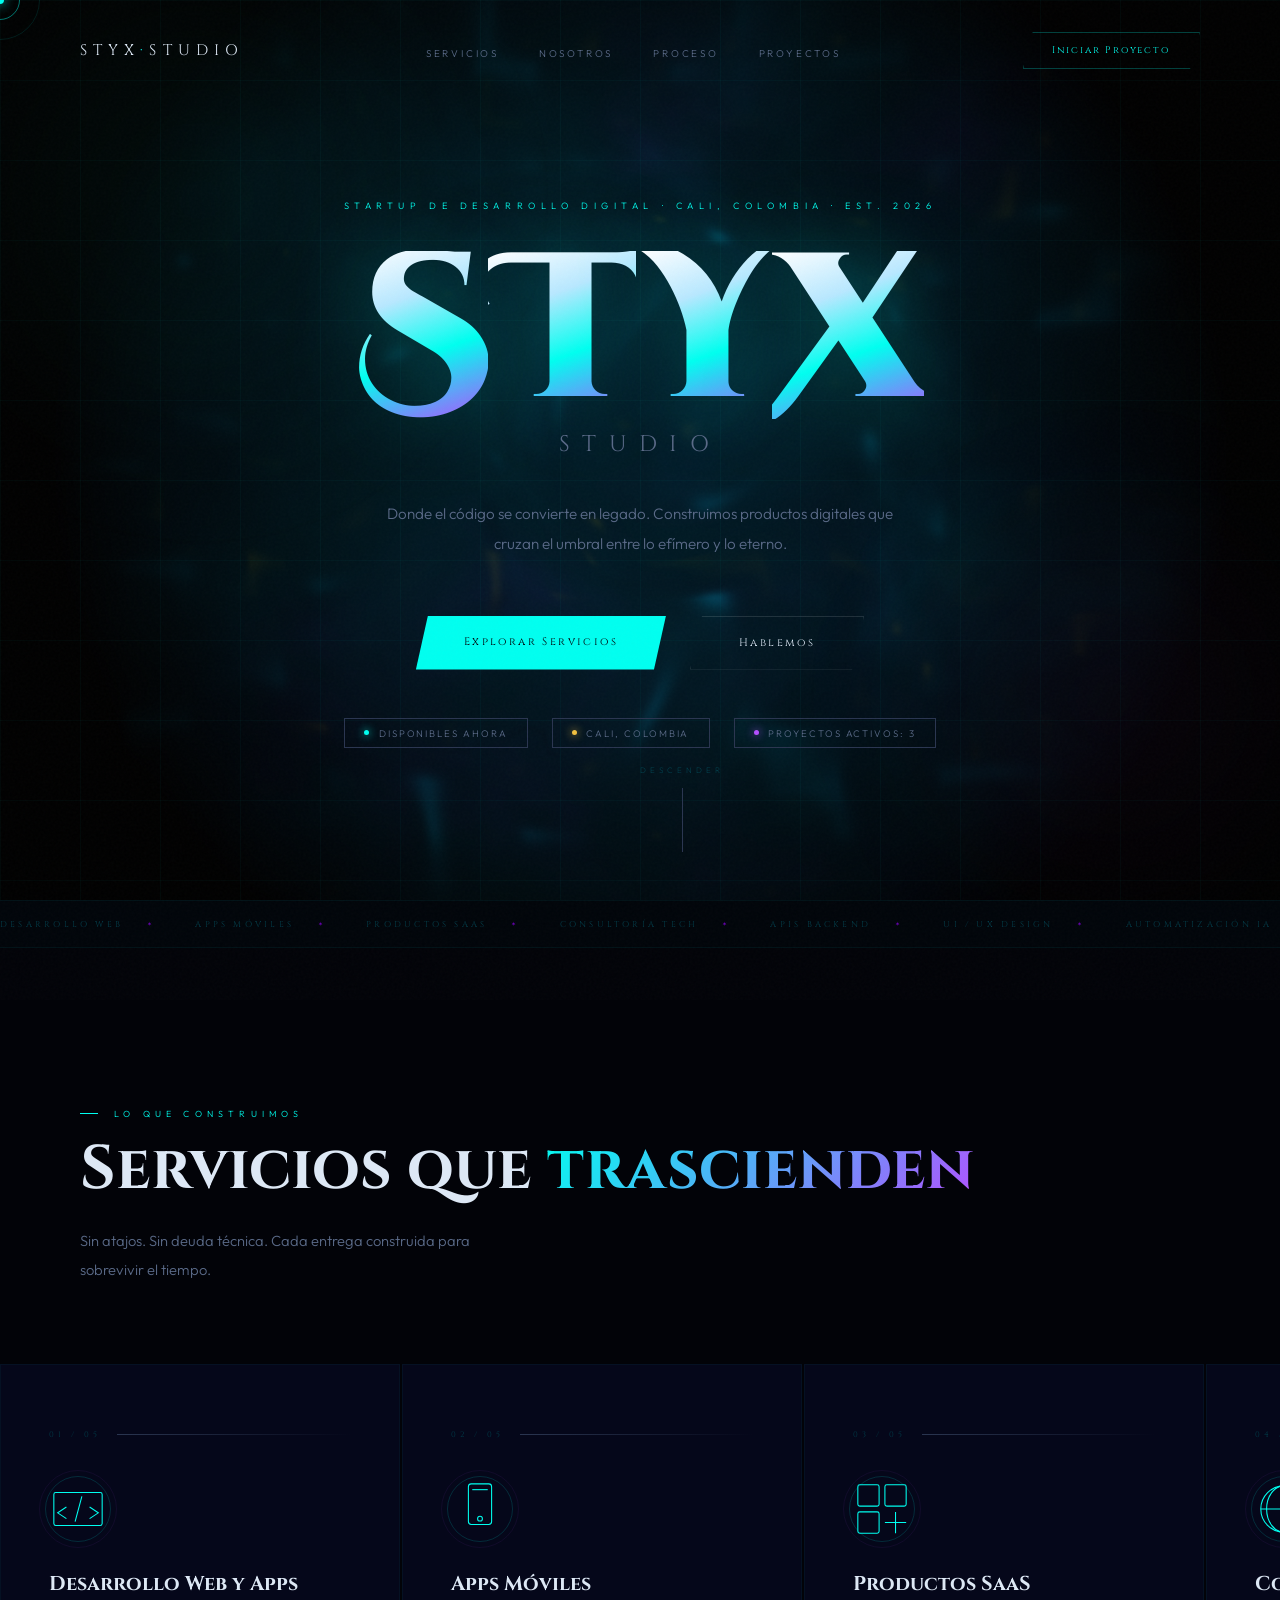
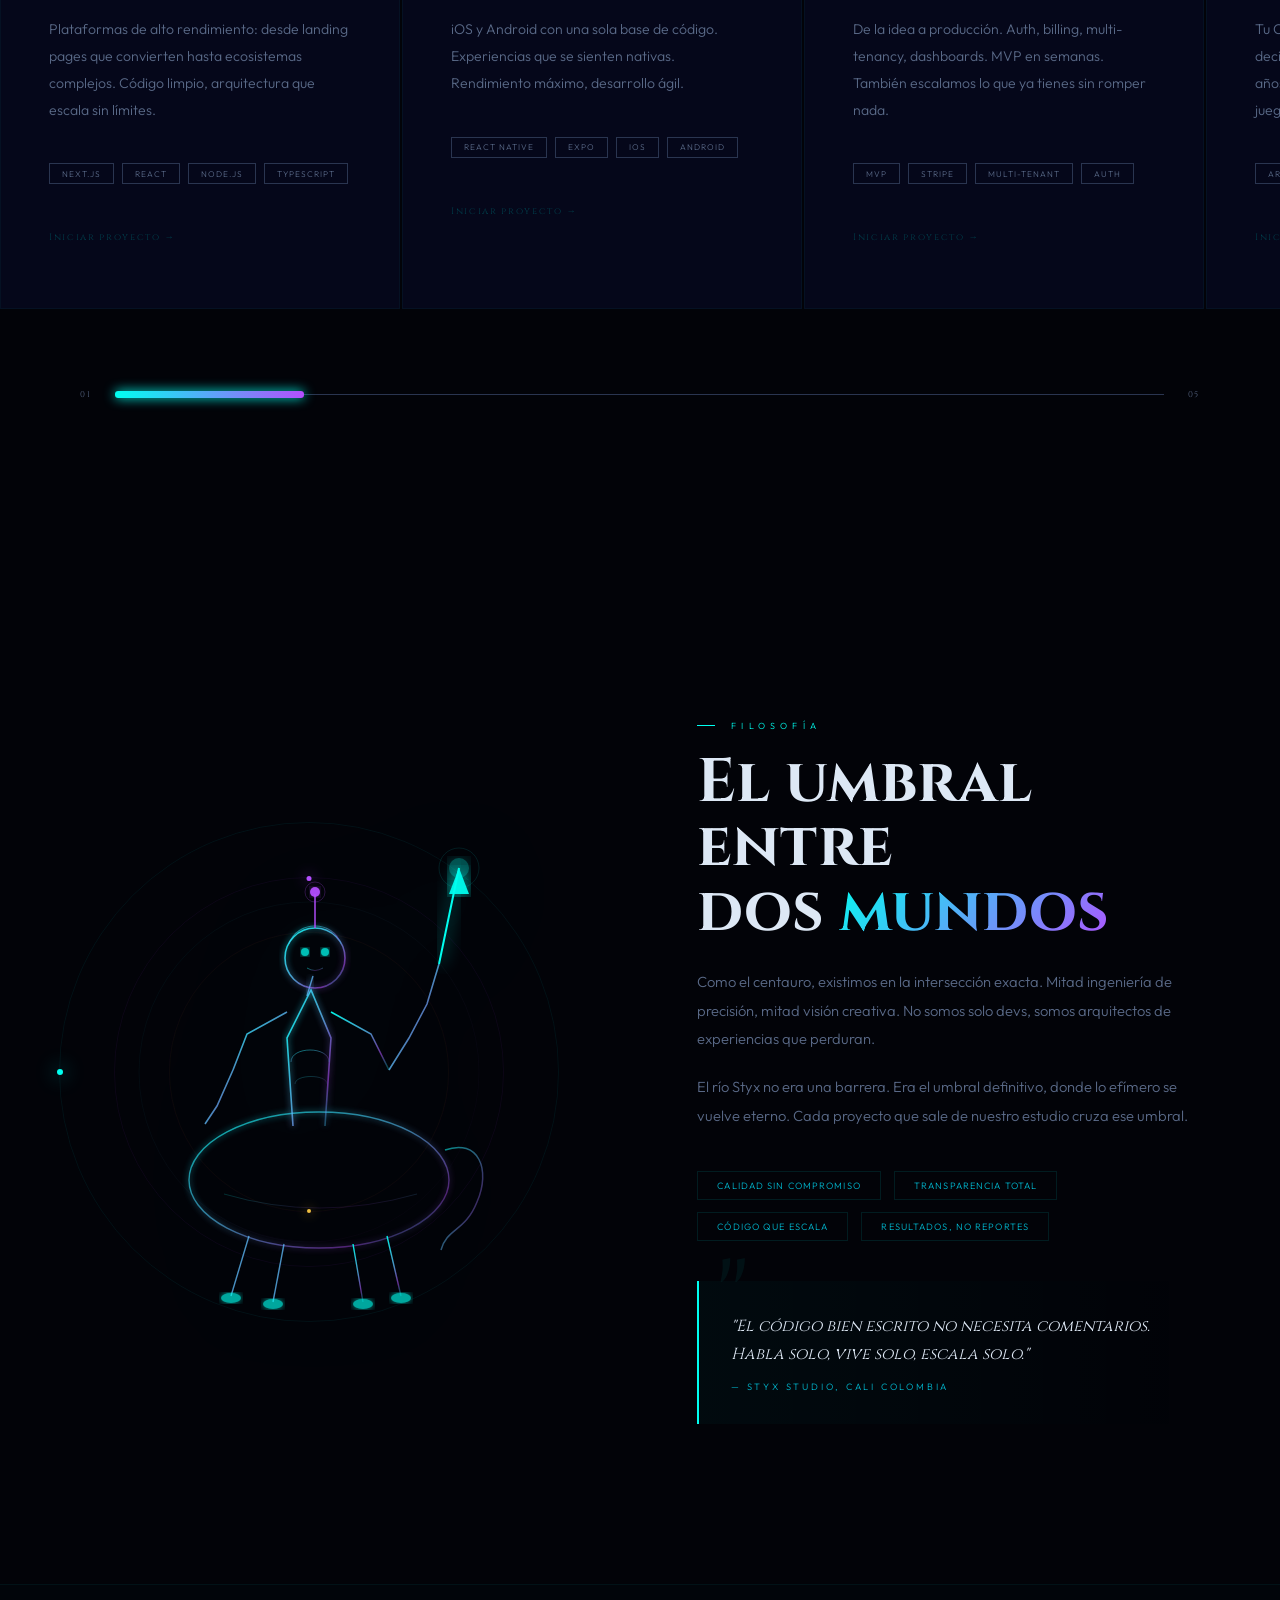
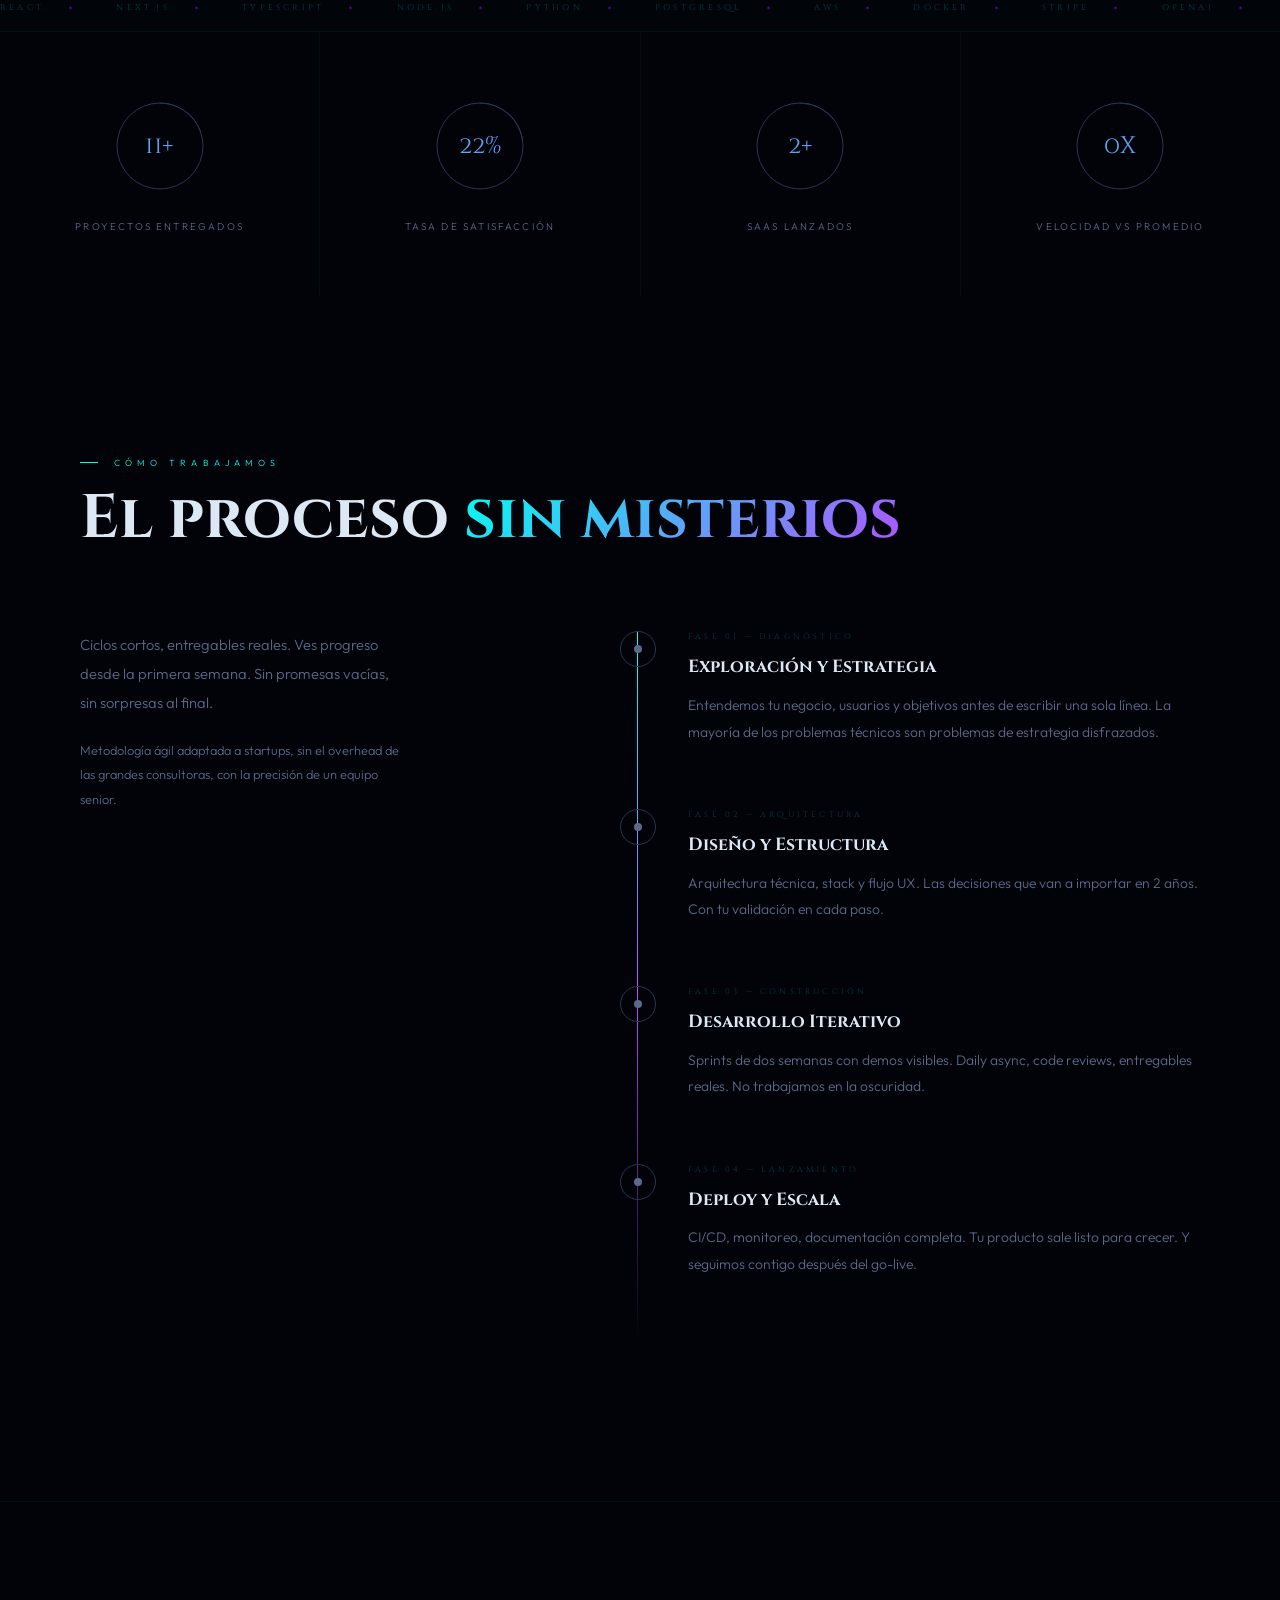
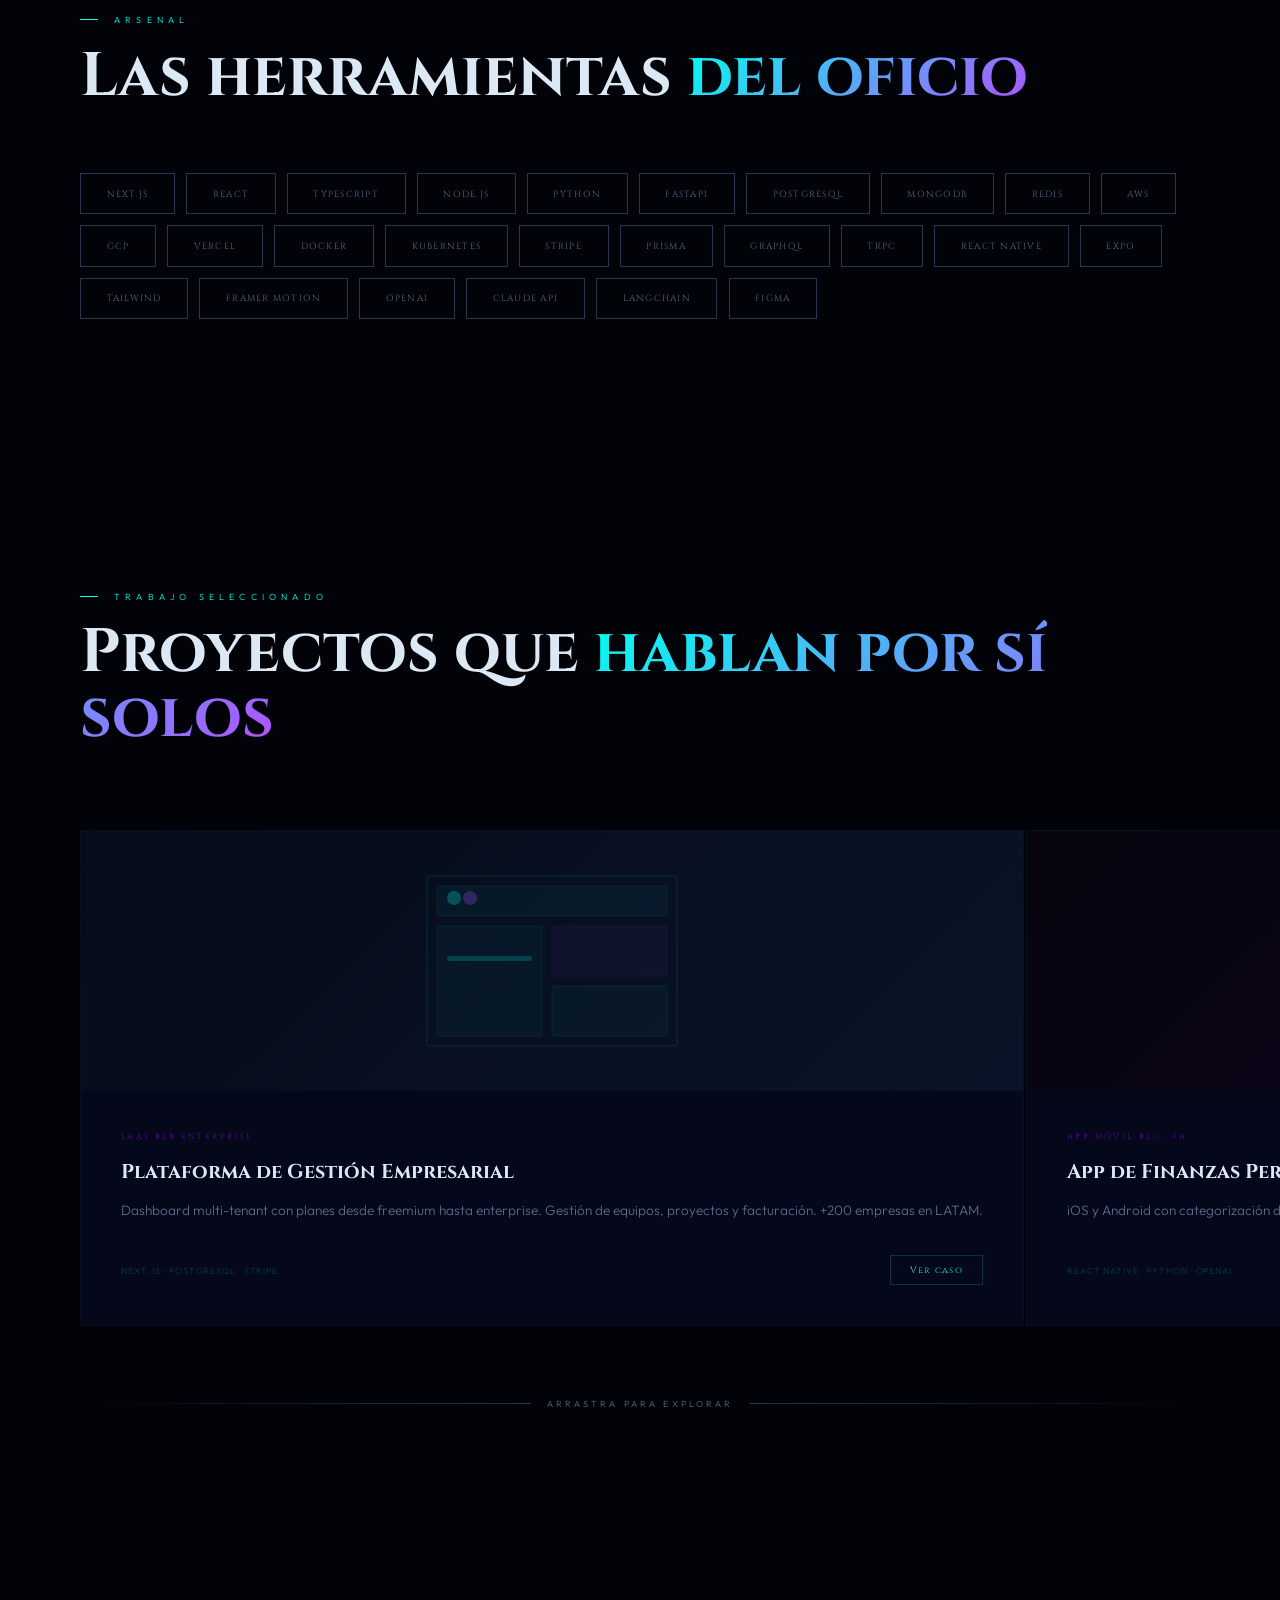
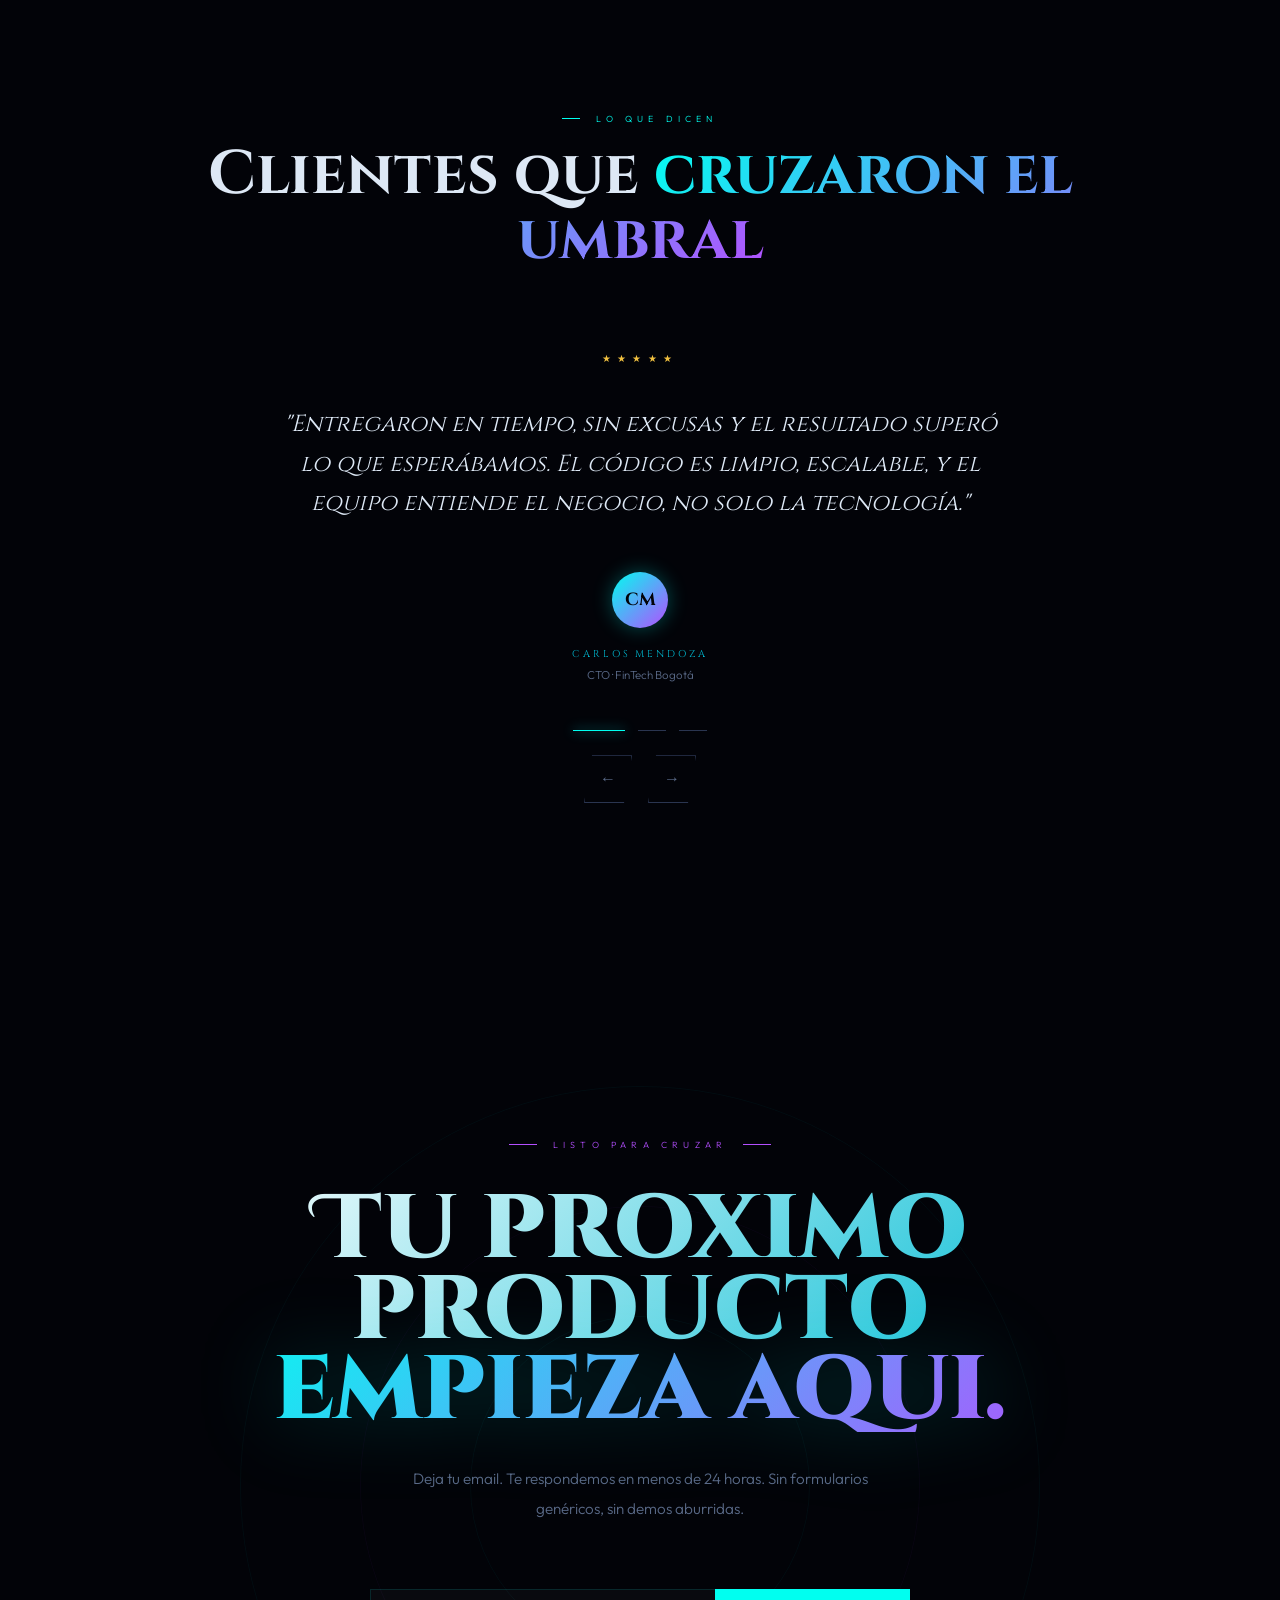
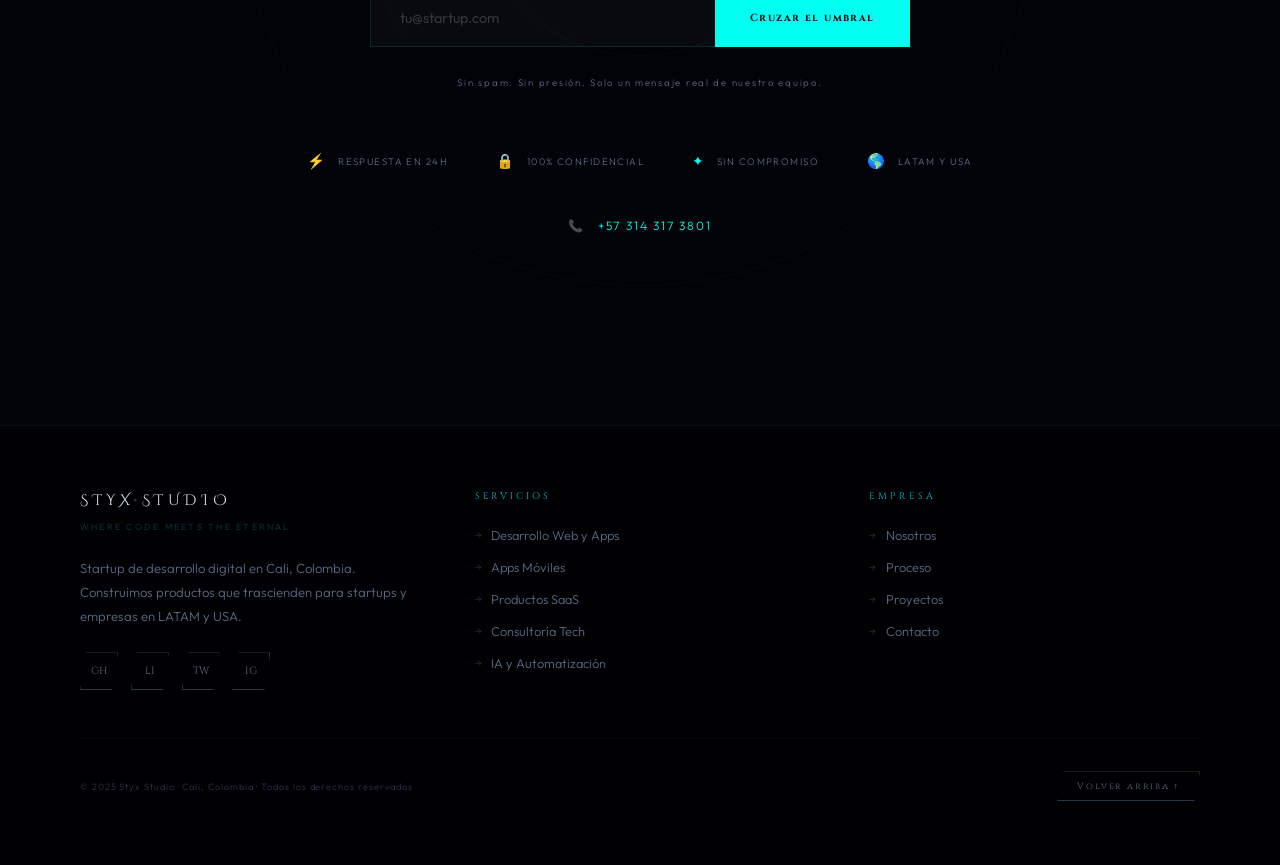
==== index.html @ d14a6988 "feat: Styx Studio — sitio inicial organizado para despliegue" ====
<!DOCTYPE html>
<html lang="es">
<head>
  <meta charset="UTF-8"/>
  <meta name="viewport" content="width=device-width, initial-scale=1.0"/>
  <meta name="description" content="Styx Studio — Startup de desarrollo digital en Cali, Colombia. Construimos productos digitales para startups y empresas en LATAM y USA."/>
  <meta name="author" content="Juan Pablo Toro Correa — Styx Studio"/>

  <title>Styx Studio — Where Code Meets the Eternal</title>

  <!-- Fuentes -->
  <link rel="preconnect" href="https://fonts.googleapis.com"/>
  <link rel="preconnect" href="https://fonts.gstatic.com" crossorigin/>
  <link href="https://fonts.googleapis.com/css2?family=Cinzel+Decorative:wght@400;700;900&family=Cinzel:wght@400;600;700&family=Outfit:wght@200;300;400;500;600&display=swap" rel="stylesheet"/>

  <!-- Estilos — orden importa -->
  <link rel="stylesheet" href="css/variables.css"/>
  <link rel="stylesheet" href="css/base.css"/>
  <link rel="stylesheet" href="css/nav.css"/>
  <link rel="stylesheet" href="css/hero.css"/>
  <link rel="stylesheet" href="css/sections.css"/>
  <link rel="stylesheet" href="css/footer.css"/>
</head>
<body>

  <!-- Barra de progreso de scroll -->
  <div id="prog"></div>

  <!-- ── Loader ── -->
  <div id="ldr">
    <div class="ldr-logo">STYX</div>
    <div class="ldr-bar"><div class="ldr-fill" id="lf"></div></div>
    <div class="ldr-pct" id="lpct">0%</div>
    <div class="ldr-sub">Iniciando el cruce...</div>
  </div>

  <!-- ── Cursor personalizado ── -->
  <div id="cur">
    <div class="cd" id="cd1"></div>
    <div class="cd" id="cd2"></div>
    <div class="cd" id="cd3"></div>
    <div id="cd4"></div>
  </div>

  <!-- Canvas WebGL — fondo dinámico -->
  <canvas id="glc"></canvas>

  <!-- ── Menú móvil ── -->
  <div class="mob" id="mob">
    <a href="#services"   onclick="cm()">Servicios</a>
    <a href="#philosophy" onclick="cm()">Nosotros</a>
    <a href="#process"    onclick="cm()">Proceso</a>
    <a href="#projects"   onclick="cm()">Proyectos</a>
    <a href="#cta"        onclick="cm()" style="color:var(--c)">Iniciar Proyecto</a>
  </div>

  <!-- ── Navegación ── -->
  <nav id="nav">
    <a href="#" class="nlogo">STYX<b>&#183;</b>STUDIO</a>
    <ul class="nlinks">
      <li><a href="#services">Servicios</a></li>
      <li><a href="#philosophy">Nosotros</a></li>
      <li><a href="#process">Proceso</a></li>
      <li><a href="#projects">Proyectos</a></li>
    </ul>
    <a href="#cta" class="ncta">Iniciar Proyecto</a>
    <div class="burger" id="burg" onclick="tm()">
      <span id="b1"></span><span id="b2"></span><span id="b3"></span>
    </div>
  </nav>


  <!-- ══════════════════════════════════════════
       HERO
  ══════════════════════════════════════════ -->
  <section id="hero">
    <div class="prl" id="prl0"><div class="prl-grid"></div></div>
    <div class="prl" id="prl1"><div class="prl-orb prl-orb1"></div></div>
    <div class="prl" id="prl2"><div class="prl-orb prl-orb2"></div></div>
    <div id="runeL"></div>

    <p class="h-eyebrow">Startup de Desarrollo Digital &#183; Cali, Colombia &#183; Est. 2026</p>
    <h1 class="htitle" id="ht" aria-label="STYX"></h1>
    <p class="hsub">Studio</p>
    <p class="hdesc">Donde el código se convierte en legado. Construimos productos digitales que cruzan el umbral entre lo efímero y lo eterno.</p>

    <div class="hbtns">
      <a href="#services" class="btn-p">Explorar Servicios</a>
      <a href="#cta"      class="btn-s">Hablemos</a>
    </div>

    <div class="h-badges">
      <div class="badge">
        <span class="badge-dot"></span>
        Disponibles ahora
      </div>
      <div class="badge">
        <span class="badge-dot" style="background:var(--g);box-shadow:0 0 8px var(--g)"></span>
        Cali, Colombia
      </div>
      <div class="badge">
        <span class="badge-dot" style="background:var(--v);box-shadow:0 0 8px var(--v)"></span>
        Proyectos activos: 3
      </div>
    </div>

    <div class="scrl">
      <div class="scrl-t">Descender</div>
      <div class="scrl-track"><div class="scrl-fill"></div></div>
    </div>
  </section>


  <!-- Marquee 1 — Servicios -->
  <div class="mq">
    <div class="mq-inner">
      <span class="mq-item">Desarrollo Web</span>
      <span class="mq-item">Apps Móviles</span>
      <span class="mq-item">Productos SaaS</span>
      <span class="mq-item">Consultoría Tech</span>
      <span class="mq-item">APIs Backend</span>
      <span class="mq-item">UI / UX Design</span>
      <span class="mq-item">Automatización IA</span>
      <span class="mq-item">Cloud DevOps</span>
      <!-- duplicado para loop infinito -->
      <span class="mq-item">Desarrollo Web</span>
      <span class="mq-item">Apps Móviles</span>
      <span class="mq-item">Productos SaaS</span>
      <span class="mq-item">Consultoría Tech</span>
      <span class="mq-item">APIs Backend</span>
      <span class="mq-item">UI / UX Design</span>
      <span class="mq-item">Automatización IA</span>
      <span class="mq-item">Cloud DevOps</span>
    </div>
  </div>


  <!-- ══════════════════════════════════════════
       SERVICIOS
  ══════════════════════════════════════════ -->
  <section id="services">
    <div class="srv-h rv">
      <p class="eye">Lo que construimos</p>
      <h2 class="sh">Servicios que <em>trascienden</em></h2>
      <p class="sp" style="max-width:440px">Sin atajos. Sin deuda técnica. Cada entrega construida para sobrevivir el tiempo.</p>
    </div>

    <div class="srv-scroll" id="ss">

      <!-- 01 Web & Apps -->
      <div class="sc">
        <div class="sc-glow"></div>
        <p class="sc-n">01 / 05</p>
        <div class="sc-ico">
          <div class="sc-ring"></div><div class="sc-ring2"></div>
          <svg viewBox="0 0 60 60" fill="none" stroke="currentColor" stroke-width="1.1">
            <rect x="5" y="13" width="50" height="34" rx="2"/>
            <path d="M18 28l-9 6 9 6M42 28l9 6-9 6M27 43l7-26"/>
          </svg>
        </div>
        <h3 class="sc-name">Desarrollo Web y Apps</h3>
        <p class="sc-txt">Plataformas de alto rendimiento: desde landing pages que convierten hasta ecosistemas complejos. Código limpio, arquitectura que escala sin límites.</p>
        <div class="sc-tags">
          <span class="sc-tag">Next.js</span><span class="sc-tag">React</span>
          <span class="sc-tag">Node.js</span><span class="sc-tag">TypeScript</span>
        </div>
        <a href="#cta" class="sc-link">Iniciar proyecto &#8594;</a>
      </div>

      <!-- 02 Apps Móviles -->
      <div class="sc">
        <div class="sc-glow"></div>
        <p class="sc-n">02 / 05</p>
        <div class="sc-ico">
          <div class="sc-ring"></div><div class="sc-ring2"></div>
          <svg viewBox="0 0 60 60" fill="none" stroke="currentColor" stroke-width="1.1">
            <rect x="18" y="4" width="24" height="42" rx="3"/>
            <circle cx="30" cy="40" r="2.5"/>
            <path d="M22 10h16"/>
          </svg>
        </div>
        <h3 class="sc-name">Apps Móviles</h3>
        <p class="sc-txt">iOS y Android con una sola base de código. Experiencias que se sienten nativas. Rendimiento máximo, desarrollo ágil.</p>
        <div class="sc-tags">
          <span class="sc-tag">React Native</span><span class="sc-tag">Expo</span>
          <span class="sc-tag">iOS</span><span class="sc-tag">Android</span>
        </div>
        <a href="#cta" class="sc-link">Iniciar proyecto &#8594;</a>
      </div>

      <!-- 03 SaaS -->
      <div class="sc">
        <div class="sc-glow"></div>
        <p class="sc-n">03 / 05</p>
        <div class="sc-ico">
          <div class="sc-ring"></div><div class="sc-ring2"></div>
          <svg viewBox="0 0 60 60" fill="none" stroke="currentColor" stroke-width="1.1">
            <rect x="5" y="5" width="22" height="22" rx="2"/>
            <rect x="33" y="5" width="22" height="22" rx="2"/>
            <rect x="5" y="33" width="22" height="22" rx="2"/>
            <path d="M44 33v22M33 44h22"/>
          </svg>
        </div>
        <h3 class="sc-name">Productos SaaS</h3>
        <p class="sc-txt">De la idea a producción. Auth, billing, multi-tenancy, dashboards. MVP en semanas. También escalamos lo que ya tienes sin romper nada.</p>
        <div class="sc-tags">
          <span class="sc-tag">MVP</span><span class="sc-tag">Stripe</span>
          <span class="sc-tag">Multi-tenant</span><span class="sc-tag">Auth</span>
        </div>
        <a href="#cta" class="sc-link">Iniciar proyecto &#8594;</a>
      </div>

      <!-- 04 Consultoría -->
      <div class="sc">
        <div class="sc-glow"></div>
        <p class="sc-n">04 / 05</p>
        <div class="sc-ico">
          <div class="sc-ring"></div><div class="sc-ring2"></div>
          <svg viewBox="0 0 60 60" fill="none" stroke="currentColor" stroke-width="1.1">
            <circle cx="30" cy="30" r="24"/>
            <path d="M30 6C20 6 12 17 12 30s8 24 18 24 18-11 18-24S40 6 30 6z"/>
            <path d="M6 30h48M30 6v48"/>
          </svg>
        </div>
        <h3 class="sc-name">Consultoría Tech</h3>
        <p class="sc-txt">Tu CTO externo. Arquitectura, estrategia, decisiones que no te van a costar cara en 2 años. Sin sesgos, con criterio, con piel en el juego.</p>
        <div class="sc-tags">
          <span class="sc-tag">Arquitectura</span><span class="sc-tag">CTO Externo</span>
          <span class="sc-tag">Auditoría</span>
        </div>
        <a href="#cta" class="sc-link">Iniciar proyecto &#8594;</a>
      </div>

      <!-- 05 IA -->
      <div class="sc">
        <div class="sc-glow"></div>
        <p class="sc-n">05 / 05</p>
        <div class="sc-ico">
          <div class="sc-ring"></div><div class="sc-ring2"></div>
          <svg viewBox="0 0 60 60" fill="none" stroke="currentColor" stroke-width="1.1">
            <path d="M10 30a20 20 0 0 1 40 0"/>
            <path d="M16 38a16 16 0 0 1 28 0"/>
            <circle cx="30" cy="30" r="4"/>
            <path d="M30 6v8M30 46v8M6 30h8M46 30h8"/>
          </svg>
        </div>
        <h3 class="sc-name">IA y Automatización</h3>
        <p class="sc-txt">Workflows inteligentes que eliminan trabajo manual. LLMs, chatbots de negocio, pipelines con IA. Lo que tarda horas, tarda segundos.</p>
        <div class="sc-tags">
          <span class="sc-tag">OpenAI</span><span class="sc-tag">Claude API</span>
          <span class="sc-tag">LangChain</span><span class="sc-tag">n8n</span>
        </div>
        <a href="#cta" class="sc-link">Iniciar proyecto &#8594;</a>
      </div>

    </div><!-- /srv-scroll -->

    <div class="srv-sb">
      <div class="srv-sb-n">01</div>
      <div class="srv-sb-track"><div class="srv-sb-thumb" id="sst" style="width:18%"></div></div>
      <div class="srv-sb-n">05</div>
    </div>
  </section>


  <!-- ══════════════════════════════════════════
       FILOSOFÍA
  ══════════════════════════════════════════ -->
  <section id="philosophy">
    <div class="phi">

      <!-- Ilustración centauro -->
      <div class="phi-v rv-l">
        <div class="orbit"><div class="orbit-dot"></div></div>
        <div class="orbit"><div class="orbit-dot"></div></div>
        <div class="orbit"><div class="orbit-dot"></div></div>

        <svg id="csv" width="380" height="480" viewBox="0 0 380 480" fill="none">
          <defs>
            <linearGradient id="sg" x1="0" y1="0" x2="1" y2="1">
              <stop offset="0%"   stop-color="#00fff0" stop-opacity=".95"/>
              <stop offset="50%"  stop-color="#60c0ff" stop-opacity=".75"/>
              <stop offset="80%"  stop-color="#b44fff" stop-opacity=".55"/>
              <stop offset="100%" stop-color="#00fff0" stop-opacity=".25"/>
            </linearGradient>
            <filter id="gf"><feGaussianBlur stdDeviation="3" result="b"/><feMerge><feMergeNode in="b"/><feMergeNode in="SourceGraphic"/></feMerge></filter>
            <filter id="gf2"><feGaussianBlur stdDeviation="9" result="b"/><feMerge><feMergeNode in="b"/><feMergeNode in="SourceGraphic"/></feMerge></filter>
          </defs>
          <!-- cuerpo / fondo -->
          <circle cx="190" cy="240" r="170" stroke="url(#sg)" stroke-width=".4" fill="none" opacity=".12"/>
          <circle cx="190" cy="240" r="140" stroke="#b44fff" stroke-width=".3" fill="none" opacity=".07"/>
          <!-- suelo -->
          <line x1="50" y1="305" x2="340" y2="305" stroke="url(#sg)" stroke-width=".3" stroke-dasharray="2 8" opacity=".22"/>
          <line x1="50" y1="325" x2="340" y2="325" stroke="url(#sg)" stroke-width=".3" stroke-dasharray="2 8" opacity=".15"/>
          <line x1="50" y1="345" x2="340" y2="345" stroke="url(#sg)" stroke-width=".3" stroke-dasharray="2 8" opacity=".1"/>
          <!-- cuerpo caballo -->
          <ellipse cx="200" cy="348" rx="130" ry="68" stroke="url(#sg)" stroke-width="1.4" fill="none" opacity=".75" filter="url(#gf)"/>
          <path d="M105 362 Q200 390 298 362" stroke="url(#sg)" stroke-width=".7" fill="none" opacity=".28"/>
          <!-- patas -->
          <line x1="130" y1="404" x2="112" y2="464" stroke="url(#sg)" stroke-width="1.4"/>
          <line x1="165" y1="412" x2="154" y2="470" stroke="url(#sg)" stroke-width="1.4"/>
          <line x1="234" y1="412" x2="244" y2="470" stroke="url(#sg)" stroke-width="1.4"/>
          <line x1="268" y1="404" x2="282" y2="464" stroke="url(#sg)" stroke-width="1.4"/>
          <!-- cascos -->
          <ellipse cx="112" cy="466" rx="10" ry="5" fill="#00fff0" opacity=".65" filter="url(#gf)"/>
          <ellipse cx="154" cy="472" rx="10" ry="5" fill="#00fff0" opacity=".65" filter="url(#gf)"/>
          <ellipse cx="244" cy="472" rx="10" ry="5" fill="#00fff0" opacity=".65" filter="url(#gf)"/>
          <ellipse cx="282" cy="466" rx="10" ry="5" fill="#00fff0" opacity=".65" filter="url(#gf)"/>
          <!-- cola -->
          <path d="M326 318 C360 306 372 338 358 370 C346 400 328 396 322 418" stroke="url(#sg)" stroke-width="1.5" fill="none" opacity=".6"/>
          <!-- torso humano -->
          <path d="M174 294 L168 206 L192 158 L212 206 L206 294" stroke="url(#sg)" stroke-width="1.6" fill="none" filter="url(#gf)"/>
          <path d="M172 230 C172 214 210 214 210 230" stroke="url(#sg)" stroke-width="1" fill="none" opacity=".5"/>
          <path d="M176 252 C176 242 208 242 208 252" stroke="url(#sg)" stroke-width=".7" fill="none" opacity=".35"/>
          <!-- brazos -->
          <path d="M168 180 L128 202 L114 238" stroke="url(#sg)" stroke-width="1.6" fill="none"/>
          <path d="M114 238 L98 274 L86 292"   stroke="url(#sg)" stroke-width="1.6" fill="none"/>
          <!-- brazo derecho + lanza -->
          <path d="M212 180 L252 202 L270 238" stroke="url(#sg)" stroke-width="1.6" fill="none"/>
          <path d="M270 238 L290 206 L308 172 L320 132" stroke="url(#sg)" stroke-width="1.6" fill="none"/>
          <line x1="320" y1="132" x2="340" y2="36" stroke="#00fff0" stroke-width="2" filter="url(#gf2)"/>
          <polygon points="340,36 330,62 350,62" fill="#00fff0" opacity=".95" filter="url(#gf2)"/>
          <circle cx="340" cy="36" r="10" fill="#00fff0" opacity=".3" filter="url(#gf2)"/>
          <circle cx="340" cy="36" r="20" stroke="#00fff0" stroke-width=".6" fill="none" opacity=".18"/>
          <!-- cuello + cabeza -->
          <path d="M188 164 L194 144" stroke="url(#sg)" stroke-width="1.4" filter="url(#gf)"/>
          <circle cx="196" cy="126" r="30" stroke="url(#sg)" stroke-width="1.6" fill="none" filter="url(#gf)"/>
          <circle cx="186" cy="120" r="4" fill="#00fff0" opacity=".75" filter="url(#gf)"/>
          <circle cx="206" cy="120" r="4" fill="#00fff0" opacity=".75" filter="url(#gf)"/>
          <path d="M188 136 Q196 141 204 136" stroke="url(#sg)" stroke-width="1" fill="none" opacity=".48"/>
          <!-- casco/corona -->
          <path d="M170 112 C178 88 214 88 222 112" stroke="url(#sg)" stroke-width="1.2" fill="none" opacity=".62"/>
          <line x1="196" y1="96" x2="196" y2="62" stroke="#b44fff" stroke-width="1.8" opacity=".8"/>
          <circle cx="196" cy="60" r="5" fill="#b44fff" opacity=".95" filter="url(#gf2)"/>
          <circle cx="196" cy="60" r="10" stroke="#b44fff" stroke-width=".6" fill="none" opacity=".4"/>
        </svg>
      </div>

      <!-- Texto filosofía -->
      <div class="rv-r">
        <p class="eye">Filosofía</p>
        <h2 class="sh">El umbral entre<br/>dos <em>mundos</em></h2>
        <p class="sp">Como el centauro, existimos en la intersección exacta. Mitad ingeniería de precisión, mitad visión creativa. No somos solo devs, somos arquitectos de experiencias que perduran.</p>
        <p class="sp" style="margin-top:1.2rem">El río Styx no era una barrera. Era el umbral definitivo, donde lo efímero se vuelve eterno. Cada proyecto que sale de nuestro estudio cruza ese umbral.</p>

        <div class="phi-pills">
          <div class="phi-pill"><span>Calidad sin compromiso</span></div>
          <div class="phi-pill"><span>Transparencia total</span></div>
          <div class="phi-pill"><span>Código que escala</span></div>
          <div class="phi-pill"><span>Resultados, no reportes</span></div>
        </div>

        <div class="phi-quote">
          <div class="phi-qmark">"</div>
          <p>"El código bien escrito no necesita comentarios. Habla solo, vive solo, escala solo."</p>
          <cite>— Styx Studio, Cali Colombia</cite>
        </div>
      </div>

    </div>
  </section>


  <!-- Marquee 2 — Stack -->
  <div class="mq">
    <div class="mq-inner r">
      <span class="mq-item">React</span><span class="mq-item">Next.js</span>
      <span class="mq-item">TypeScript</span><span class="mq-item">Node.js</span>
      <span class="mq-item">Python</span><span class="mq-item">PostgreSQL</span>
      <span class="mq-item">AWS</span><span class="mq-item">Docker</span>
      <span class="mq-item">Stripe</span><span class="mq-item">OpenAI</span>
      <span class="mq-item">Claude API</span><span class="mq-item">Prisma</span>
      <!-- duplicado -->
      <span class="mq-item">React</span><span class="mq-item">Next.js</span>
      <span class="mq-item">TypeScript</span><span class="mq-item">Node.js</span>
      <span class="mq-item">Python</span><span class="mq-item">PostgreSQL</span>
      <span class="mq-item">AWS</span><span class="mq-item">Docker</span>
      <span class="mq-item">Stripe</span><span class="mq-item">OpenAI</span>
      <span class="mq-item">Claude API</span><span class="mq-item">Prisma</span>
    </div>
  </div>


  <!-- ══════════════════════════════════════════
       NÚMEROS
  ══════════════════════════════════════════ -->
  <div id="numbers">
    <div class="num-grid">
      <!-- Gradiente compartido para los arcos -->
      <svg width="0" height="0" style="position:absolute">
        <defs>
          <linearGradient id="rg" x1="0" y1="0" x2="1" y2="1">
            <stop offset="0%"   stop-color="#00fff0"/>
            <stop offset="100%" stop-color="#b44fff"/>
          </linearGradient>
        </defs>
      </svg>

      <div class="nc rv">
        <div class="nc-ring">
          <svg width="100" height="100" viewBox="0 0 100 100">
            <circle cx="50" cy="50" r="43"/>
            <circle class="arc" cx="50" cy="50" r="43"/>
          </svg>
          <div class="nc-val" id="nv1">0+</div>
        </div>
        <div class="nc-label">Proyectos Entregados</div>
        <div class="nc-line"></div>
      </div>

      <div class="nc rv" style="transition-delay:.15s">
        <div class="nc-ring">
          <svg width="100" height="100" viewBox="0 0 100 100">
            <circle cx="50" cy="50" r="43"/>
            <circle class="arc" cx="50" cy="50" r="43"/>
          </svg>
          <div class="nc-val" id="nv2">0%</div>
        </div>
        <div class="nc-label">Tasa de Satisfacción</div>
        <div class="nc-line"></div>
      </div>

      <div class="nc rv" style="transition-delay:.3s">
        <div class="nc-ring">
          <svg width="100" height="100" viewBox="0 0 100 100">
            <circle cx="50" cy="50" r="43"/>
            <circle class="arc" cx="50" cy="50" r="43"/>
          </svg>
          <div class="nc-val" id="nv3">0+</div>
        </div>
        <div class="nc-label">SaaS Lanzados</div>
        <div class="nc-line"></div>
      </div>

      <div class="nc rv" style="transition-delay:.45s">
        <div class="nc-ring">
          <svg width="100" height="100" viewBox="0 0 100 100">
            <circle cx="50" cy="50" r="43"/>
            <circle class="arc" cx="50" cy="50" r="43"/>
          </svg>
          <div class="nc-val" id="nv4">0x</div>
        </div>
        <div class="nc-label">Velocidad vs Promedio</div>
        <div class="nc-line"></div>
      </div>
    </div>
  </div>


  <!-- ══════════════════════════════════════════
       PROCESO
  ══════════════════════════════════════════ -->
  <section id="process">
    <div class="prc">
      <div class="rv">
        <p class="eye">Cómo trabajamos</p>
        <h2 class="sh">El proceso <em>sin misterios</em></h2>
      </div>

      <div class="prc-g">
        <div class="prc-sticky rv-l">
          <p class="sp" style="max-width:320px">Ciclos cortos, entregables reales. Ves progreso desde la primera semana. Sin promesas vacías, sin sorpresas al final.</p>
          <br/>
          <p class="sp" style="font-size:.8rem;max-width:320px">Metodología ágil adaptada a startups, sin el overhead de las grandes consultoras, con la precisión de un equipo senior.</p>
        </div>

        <div class="prc-steps rv-r">
          <div class="prc-vline" id="pvl"></div>

          <div class="ps act" id="ps1">
            <div class="ps-dot"><div class="ps-di"></div></div>
            <div>
              <p class="ps-ph">Fase 01 — Diagnóstico</p>
              <h3 class="ps-h">Exploración y Estrategia</h3>
              <p class="ps-p">Entendemos tu negocio, usuarios y objetivos antes de escribir una sola línea. La mayoría de los problemas técnicos son problemas de estrategia disfrazados.</p>
            </div>
          </div>

          <div class="ps" id="ps2">
            <div class="ps-dot"><div class="ps-di"></div></div>
            <div>
              <p class="ps-ph">Fase 02 — Arquitectura</p>
              <h3 class="ps-h">Diseño y Estructura</h3>
              <p class="ps-p">Arquitectura técnica, stack y flujo UX. Las decisiones que van a importar en 2 años. Con tu validación en cada paso.</p>
            </div>
          </div>

          <div class="ps" id="ps3">
            <div class="ps-dot"><div class="ps-di"></div></div>
            <div>
              <p class="ps-ph">Fase 03 — Construcción</p>
              <h3 class="ps-h">Desarrollo Iterativo</h3>
              <p class="ps-p">Sprints de dos semanas con demos visibles. Daily async, code reviews, entregables reales. No trabajamos en la oscuridad.</p>
            </div>
          </div>

          <div class="ps" id="ps4">
            <div class="ps-dot"><div class="ps-di"></div></div>
            <div>
              <p class="ps-ph">Fase 04 — Lanzamiento</p>
              <h3 class="ps-h">Deploy y Escala</h3>
              <p class="ps-p">CI/CD, monitoreo, documentación completa. Tu producto sale listo para crecer. Y seguimos contigo después del go-live.</p>
            </div>
          </div>
        </div>
      </div>
    </div>
  </section>


  <!-- ══════════════════════════════════════════
       STACK
  ══════════════════════════════════════════ -->
  <section id="stack">
    <div class="stk-g">
      <div class="rv">
        <p class="eye">Arsenal</p>
        <h2 class="sh">Las herramientas <em>del oficio</em></h2>
      </div>
      <div class="stk-chips rv" style="transition-delay:.2s">
        <span class="chip">Next.js</span>
        <span class="chip">React</span>
        <span class="chip">TypeScript</span>
        <span class="chip">Node.js</span>
        <span class="chip">Python</span>
        <span class="chip">FastAPI</span>
        <span class="chip">PostgreSQL</span>
        <span class="chip">MongoDB</span>
        <span class="chip">Redis</span>
        <span class="chip">AWS</span>
        <span class="chip">GCP</span>
        <span class="chip">Vercel</span>
        <span class="chip">Docker</span>
        <span class="chip">Kubernetes</span>
        <span class="chip">Stripe</span>
        <span class="chip">Prisma</span>
        <span class="chip">GraphQL</span>
        <span class="chip">tRPC</span>
        <span class="chip">React Native</span>
        <span class="chip">Expo</span>
        <span class="chip">Tailwind</span>
        <span class="chip">Framer Motion</span>
        <span class="chip">OpenAI</span>
        <span class="chip">Claude API</span>
        <span class="chip">LangChain</span>
        <span class="chip">Figma</span>
      </div>
    </div>
  </section>


  <!-- ══════════════════════════════════════════
       PROYECTOS
  ══════════════════════════════════════════ -->
  <section id="projects">
    <div class="prj-h rv">
      <p class="eye">Trabajo seleccionado</p>
      <h2 class="sh">Proyectos que <em>hablan por sí solos</em></h2>
    </div>

    <div class="prj-track" id="pt">

      <!-- Proyecto 1 -->
      <div class="pc">
        <div class="pc-img" style="background:linear-gradient(135deg,#050c1a,#0a1428)">
          <svg width="280" height="200" viewBox="0 0 280 200" fill="none">
            <rect x="15" y="15" width="250" height="170" rx="3" stroke="rgba(0,255,240,.12)"/>
            <rect x="25" y="25" width="230" height="30" rx="2" fill="rgba(0,255,240,.04)" stroke="rgba(0,255,240,.08)"/>
            <rect x="25" y="65" width="105" height="110" rx="2" fill="rgba(0,255,240,.03)" stroke="rgba(0,255,240,.07)"/>
            <rect x="140" y="65" width="115" height="50" rx="2" fill="rgba(180,79,255,.04)" stroke="rgba(180,79,255,.08)"/>
            <rect x="140" y="125" width="115" height="50" rx="2" fill="rgba(0,255,240,.03)" stroke="rgba(0,255,240,.07)"/>
            <rect x="35" y="95" width="85" height="5" rx="2.5" fill="rgba(0,255,240,.18)"/>
            <circle cx="42" cy="37" r="7" fill="rgba(0,255,240,.25)"/>
            <circle cx="58" cy="37" r="7" fill="rgba(180,79,255,.25)"/>
          </svg>
        </div>
        <div class="pc-body">
          <p class="pc-tag">SaaS B2B Enterprise</p>
          <h3 class="pc-h">Plataforma de Gestión Empresarial</h3>
          <p class="pc-p">Dashboard multi-tenant con planes desde freemium hasta enterprise. Gestión de equipos, proyectos y facturación. +200 empresas en LATAM.</p>
          <div class="pc-foot">
            <span class="pc-tech">Next.js · PostgreSQL · Stripe</span>
            <a href="#cta" class="pc-btn">Ver caso</a>
          </div>
        </div>
      </div>

      <!-- Proyecto 2 -->
      <div class="pc">
        <div class="pc-img" style="background:linear-gradient(135deg,#07040f,#100620)">
          <svg width="280" height="200" viewBox="0 0 280 200" fill="none">
            <rect x="100" y="10" width="80" height="150" rx="10" stroke="rgba(180,79,255,.2)"/>
            <rect x="110" y="24" width="60" height="100" rx="3" fill="rgba(180,79,255,.04)" stroke="rgba(180,79,255,.08)"/>
            <circle cx="140" cy="143" r="6" stroke="rgba(180,79,255,.3)"/>
            <rect x="116" y="32" width="48" height="7" rx="3.5" fill="rgba(180,79,255,.18)"/>
            <path d="M122 72 L134 64 L146 70 L158 60" stroke="#00fff0" stroke-width="1.5"/>
          </svg>
        </div>
        <div class="pc-body">
          <p class="pc-tag">App Móvil B2C · IA</p>
          <h3 class="pc-h">App de Finanzas Personales</h3>
          <p class="pc-p">iOS y Android con categorización de gastos por IA. 10k+ usuarios en 3 meses. Rating 4.9 en stores. Alertas inteligentes en tiempo real.</p>
          <div class="pc-foot">
            <span class="pc-tech">React Native · Python · OpenAI</span>
            <a href="#cta" class="pc-btn">Ver caso</a>
          </div>
        </div>
      </div>

      <!-- Proyecto 3 -->
      <div class="pc">
        <div class="pc-img" style="background:linear-gradient(135deg,#050812,#080d20)">
          <svg width="280" height="200" viewBox="0 0 280 200" fill="none">
            <rect x="15" y="15" width="250" height="170" rx="3" stroke="rgba(0,255,240,.08)"/>
            <defs>
              <linearGradient id="cg" x1="0" y1="0" x2="1" y2="0">
                <stop offset="0%"   stop-color="#00fff0"/>
                <stop offset="100%" stop-color="#b44fff"/>
              </linearGradient>
            </defs>
            <path d="M30 150 L75 120 L120 138 L165 100 L210 118 L250 90" stroke="url(#cg)" stroke-width="2.5" fill="none"/>
            <circle cx="75"  cy="120" r="4" fill="#00fff0"/>
            <circle cx="165" cy="100" r="4" fill="#00fff0"/>
            <circle cx="250" cy="90"  r="4" fill="#00fff0"/>
          </svg>
        </div>
        <div class="pc-body">
          <p class="pc-tag">E-commerce D2C · IA</p>
          <h3 class="pc-h">Tienda con Recomendaciones IA</h3>
          <p class="pc-p">Motor de recomendaciones por IA y checkout ultra-optimizado. Conversión +34% vs versión anterior en 60 días de operación.</p>
          <div class="pc-foot">
            <span class="pc-tech">Next.js · Stripe · Claude API</span>
            <a href="#cta" class="pc-btn">Ver caso</a>
          </div>
        </div>
      </div>

      <!-- Proyecto 4 -->
      <div class="pc">
        <div class="pc-img" style="background:linear-gradient(135deg,#060a10,#0c1218)">
          <svg width="280" height="200" viewBox="0 0 280 200" fill="none">
            <rect x="15"  y="15"  width="120" height="80" rx="2" fill="rgba(0,255,240,.03)"   stroke="rgba(0,255,240,.08)"/>
            <rect x="145" y="15"  width="120" height="80" rx="2" fill="rgba(180,79,255,.03)"  stroke="rgba(180,79,255,.07)"/>
            <rect x="15"  y="105" width="75"  height="80" rx="2" fill="rgba(0,255,240,.03)"   stroke="rgba(0,255,240,.07)"/>
            <rect x="100" y="105" width="75"  height="80" rx="2" fill="rgba(0,255,240,.03)"   stroke="rgba(0,255,240,.07)"/>
            <rect x="185" y="105" width="80"  height="80" rx="2" fill="rgba(180,79,255,.03)"  stroke="rgba(180,79,255,.07)"/>
          </svg>
        </div>
        <div class="pc-body">
          <p class="pc-tag">Dashboard Analytics B2B</p>
          <h3 class="pc-h">Panel de Business Intelligence</h3>
          <p class="pc-p">BI dashboard en tiempo real con integración a múltiples fuentes. Visualizaciones interactivas y exportación automática de reportes.</p>
          <div class="pc-foot">
            <span class="pc-tech">React · Python · PostgreSQL</span>
            <a href="#cta" class="pc-btn">Ver caso</a>
          </div>
        </div>
      </div>

    </div><!-- /prj-track -->
    <p class="prj-hint">Arrastra para explorar</p>
  </section>


  <!-- ══════════════════════════════════════════
       TESTIMONIOS
  ══════════════════════════════════════════ -->
  <section id="testimonials">
    <div class="tst rv">
      <p class="eye" style="justify-content:center">Lo que dicen</p>
      <h2 class="sh" style="text-align:center">Clientes que <em>cruzaron el umbral</em></h2>

      <div class="tst-slider">
        <div class="tst-track" id="tt">

          <div class="tcard">
            <div class="tc-inner">
              <div class="tc-stars">&#9733;&#9733;&#9733;&#9733;&#9733;</div>
              <p class="tc-q">"Entregaron en tiempo, sin excusas y el resultado superó lo que esperábamos. El código es limpio, escalable, y el equipo entiende el negocio, no solo la tecnología."</p>
              <div class="tc-ava">CM</div>
              <p class="tc-auth">Carlos Mendoza</p>
              <p class="tc-role">CTO · FinTech Bogotá</p>
            </div>
          </div>

          <div class="tcard">
            <div class="tc-inner">
              <div class="tc-stars">&#9733;&#9733;&#9733;&#9733;&#9733;</div>
              <p class="tc-q">"Habíamos trabajado con varias agencias y Styx Studio fue diferente desde el primer día. No solo cumplen, proponen, cuestionan y mejoran lo que llevas."</p>
              <div class="tc-ava">VT</div>
              <p class="tc-auth">Valentina Torres</p>
              <p class="tc-role">Founder · EdTech Startup</p>
            </div>
          </div>

          <div class="tcard">
            <div class="tc-inner">
              <div class="tc-stars">&#9733;&#9733;&#9733;&#9733;&#9733;</div>
              <p class="tc-q">"Nuestro MVP salió en 6 semanas. Los inversionistas quedaron impresionados. El producto se veía y sentía production-ready desde el primer demo."</p>
              <div class="tc-ava">AR</div>
              <p class="tc-auth">Andrés Ríos</p>
              <p class="tc-role">CEO · Startup Medellín</p>
            </div>
          </div>

        </div>
      </div>

      <div class="tst-dots" id="td"></div>
      <div class="tst-nav">
        <button class="tst-btn" id="tp">&#8592;</button>
        <button class="tst-btn" id="tn">&#8594;</button>
      </div>
    </div>
  </section>


  <!-- ══════════════════════════════════════════
       CTA — CONTACTO
  ══════════════════════════════════════════ -->
  <section id="cta">
    <div class="cta-cosmos">
      <div class="cr" style="width:800px;height:800px;animation:spin 50s linear infinite"></div>
      <div class="cr" style="width:560px;height:560px;border-color:rgba(180,79,255,.04);animation:spin 34s linear infinite reverse"></div>
      <div class="cr" style="width:340px;height:340px;animation:spin 20s linear infinite"></div>
    </div>

    <div class="wrap" style="position:relative;z-index:1">
      <div class="rv">
        <p class="cta-eye">Listo para cruzar</p>
        <h2 class="cta-h">
          <span class="cta-l1">Tu próximo producto</span>
          <span class="cta-l2">empieza aquí.</span>
        </h2>
        <p class="cta-sub">Deja tu email. Te respondemos en menos de 24 horas. Sin formularios genéricos, sin demos aburridas.</p>

        <div class="cta-form">
          <input class="cta-inp" type="email" placeholder="tu@startup.com" id="cei"/>
          <button class="cta-btn" id="cb">
            <span class="cta-btn-t">Cruzar el umbral</span>
          </button>
        </div>

        <p class="cta-note">Sin spam. Sin presión. Solo un mensaje real de nuestro equipo.</p>

        <div class="cta-trust">
          <div class="trust-item"><span class="trust-icon">&#9889;</span>Respuesta en 24h</div>
          <div class="trust-item"><span class="trust-icon">&#128274;</span>100% confidencial</div>
          <div class="trust-item"><span class="trust-icon">&#10022;</span>Sin compromiso</div>
          <div class="trust-item"><span class="trust-icon">&#127758;</span>LATAM y USA</div>
        </div>

        <!-- Contacto directo -->
        <div class="contact-info">
          <div class="contact-item">
            <span>&#128222;</span>
            <a href="tel:+573143173801">+57 314 317 3801</a>
          </div>
          <!-- El email se agrega cuando Juan Pablo lo proporcione -->
        </div>

      </div>
    </div>
  </section>


  <!-- ══════════════════════════════════════════
       FOOTER
  ══════════════════════════════════════════ -->
  <footer>
    <div class="foot-g">

      <!-- Columna 1: Marca -->
      <div>
        <div class="flogo">STYX<b>&#183;</b>STUDIO</div>
        <div class="ftag">Where code meets the eternal</div>
        <p class="fdesc">Startup de desarrollo digital en Cali, Colombia. Construimos productos que trascienden para startups y empresas en LATAM y USA.</p>
        <div class="fsoc-row">
          <a href="#" class="fsoc" aria-label="GitHub">GH</a>
          <a href="#" class="fsoc" aria-label="LinkedIn">LI</a>
          <a href="#" class="fsoc" aria-label="Twitter/X">TW</a>
          <a href="#" class="fsoc" aria-label="Instagram">IG</a>
        </div>
      </div>

      <!-- Columna 2: Servicios -->
      <div>
        <p class="fl-title">Servicios</p>
        <ul class="fl-list">
          <li><a href="#services">Desarrollo Web y Apps</a></li>
          <li><a href="#services">Apps Móviles</a></li>
          <li><a href="#services">Productos SaaS</a></li>
          <li><a href="#services">Consultoría Tech</a></li>
          <li><a href="#services">IA y Automatización</a></li>
        </ul>
      </div>

      <!-- Columna 3: Empresa -->
      <div>
        <p class="fl-title">Empresa</p>
        <ul class="fl-list">
          <li><a href="#philosophy">Nosotros</a></li>
          <li><a href="#process">Proceso</a></li>
          <li><a href="#projects">Proyectos</a></li>
          <li><a href="#cta">Contacto</a></li>
        </ul>
      </div>

    </div>

    <div class="foot-bottom">
      <div class="fcopy">&copy; 2025 Styx Studio &middot; Cali, Colombia &middot; Todos los derechos reservados</div>
      <a href="#hero" class="fback">Volver arriba &#8593;</a>
    </div>
  </footer>


  <!-- ── Scripts — orden importa ── -->
  <script src="js/webgl-bg.js"></script>
  <script src="js/cursor.js"></script>
  <script src="js/animations.js"></script>
  <script src="js/ui.js"></script>

</body>
</html>
---- css/variables.css ----
/* ─────────────────────────────────────────────
   STYX STUDIO — Variables & Reset
   ───────────────────────────────────────────── */

*, *::before, *::after {
  box-sizing: border-box;
  margin: 0;
  padding: 0;
}

:root {
  --bg:  #020308;
  --bg2: #05071a;
  --bg3: #080b20;

  --c:   #00fff0;   /* cyan principal */
  --cd:  #00bcd4;   /* cyan dark */
  --cdd: #003d4a;   /* cyan más oscuro */

  --v:   #b44fff;   /* violeta */
  --vd:  #6a00b8;   /* violeta dark */

  --g:   #f0c040;   /* dorado */
  --w:   #dde8f5;   /* blanco suave */
  --s:   #5a6a88;   /* gris azulado */
  --s2:  #2a3550;   /* gris oscuro */

  --gc:  0 0 40px #00fff077, 0 0 100px #00fff022;   /* glow cyan */
  --gv:  0 0 40px #b44fff66, 0 0 100px #b44fff22;   /* glow violeta */

  --ease: cubic-bezier(.16, 1, .3, 1);
}

html { font-size: 16px; }

/* ── Keyframes compartidos ── */
@keyframes fadeUp {
  from { opacity: 0; transform: translateY(30px); }
  to   { opacity: 1; transform: translateY(0); }
}

@keyframes spin {
  to { transform: rotate(360deg); }
}

@keyframes pulse {
  0%, 100% { opacity: .4; }
  50%       { opacity: 1; }
}

@keyframes charIn {
  to { opacity: 1; transform: translateY(0) rotateX(0) scale(1); }
}
---- css/base.css ----
/* ─────────────────────────────────────────────
   STYX STUDIO — Base: Body, Loader, Cursor, Progreso
   ───────────────────────────────────────────── */

/* ── Body ── */
body {
  background: var(--bg);
  color: var(--w);
  font-family: 'Outfit', sans-serif;
  font-weight: 300;
  overflow-x: hidden;
  cursor: none;
}

/* Grain animado */
body::after {
  content: '';
  position: fixed;
  inset: -100px;
  width: calc(100% + 200px);
  height: calc(100% + 200px);
  background-image: url("data:image/svg+xml,%3Csvg viewBox='0 0 512 512' xmlns='http://www.w3.org/2000/svg'%3E%3Cfilter id='n'%3E%3CfeTurbulence type='fractalNoise' baseFrequency='0.85' numOctaves='4' stitchTiles='stitch'/%3E%3C/filter%3E%3Crect width='100%25' height='100%25' filter='url(%23n)' opacity='1'/%3E%3C/svg%3E");
  opacity: .025;
  pointer-events: none;
  z-index: 8800;
  animation: grn 6s steps(3) infinite;
}
@keyframes grn {
  0%   { transform: translate(0, 0); }
  33%  { transform: translate(-3%, -4%); }
  66%  { transform: translate(4%, 2%); }
  100% { transform: translate(-2%, 3%); }
}

/* ── Barra de progreso de scroll ── */
#prog {
  position: fixed;
  top: 0; left: 0;
  height: 2px;
  z-index: 9990;
  width: 0;
  background: linear-gradient(90deg, var(--c), var(--v));
  box-shadow: var(--gc);
  transition: width .12s;
}

/* ── Cursor personalizado ── */
#cur {
  position: fixed;
  top: 0; left: 0;
  z-index: 10000;
  pointer-events: none;
}
.cd {
  position: absolute;
  border-radius: 50%;
  transform: translate(-50%, -50%);
}
#cd1 {
  width: 8px; height: 8px;
  background: var(--c);
  box-shadow: 0 0 12px var(--c);
  transition: width .15s, height .15s, background .2s, border-radius .2s;
}
#cd2 {
  width: 40px; height: 40px;
  border: 1px solid rgba(0,255,240,.45);
  transition: transform .08s;
}
#cd3 {
  width: 80px; height: 80px;
  border: 1px solid rgba(0,255,240,.1);
  transition: transform .2s;
}
#cd4 {
  position: absolute;
  top: 50%; left: -40px;
  width: 80px; height: 1px;
  background: linear-gradient(90deg, transparent, rgba(0,255,240,.4), transparent);
  transform: scaleX(0) translateY(-50%);
  transition: transform .3s;
}

/* Canvas WebGL fondo */
#glc {
  position: fixed;
  inset: 0;
  z-index: 0;
}

/* ── Pantalla de carga (Loader) ── */
#ldr {
  position: fixed;
  inset: 0;
  z-index: 9999;
  background: var(--bg);
  display: flex;
  flex-direction: column;
  align-items: center;
  justify-content: center;
  gap: 2rem;
}
#ldr.out {
  animation: lout .9s var(--ease) forwards;
}
@keyframes lout {
  to { opacity: 0; visibility: hidden; transform: scale(1.06); }
}
.ldr-logo {
  font-family: 'Cinzel Decorative', serif;
  font-size: clamp(2.5rem, 8vw, 6rem);
  letter-spacing: .15em;
  background: linear-gradient(135deg, #fff, var(--c) 50%, var(--v));
  -webkit-background-clip: text;
  -webkit-text-fill-color: transparent;
  background-clip: text;
  animation: ldrP 1.5s ease-in-out infinite;
}
@keyframes ldrP {
  0%, 100% { filter: drop-shadow(0 0 20px rgba(0,255,240,.3)); }
  50%       { filter: drop-shadow(0 0 60px rgba(0,255,240,.7)); }
}
.ldr-bar {
  width: 280px; height: 1px;
  background: var(--s2);
  position: relative;
  overflow: hidden;
}
.ldr-fill {
  height: 100%;
  background: linear-gradient(90deg, var(--c), var(--v));
  width: 0;
  transition: width .05s linear;
  box-shadow: 0 0 20px var(--c);
}
.ldr-pct {
  font-family: 'Cinzel', serif;
  font-size: .7rem;
  letter-spacing: .4em;
  color: var(--cd);
}
.ldr-sub {
  font-size: .6rem;
  letter-spacing: .4em;
  color: var(--s);
  text-transform: uppercase;
}

/* ── Clases de animación para reveal en scroll ── */
.rv {
  opacity: 0;
  transform: translateY(50px);
  transition: opacity 1.1s var(--ease), transform 1.1s var(--ease);
}
.rv.on { opacity: 1; transform: none; }

.rv-l {
  opacity: 0;
  transform: translateX(-60px);
  transition: opacity 1.1s var(--ease), transform 1.1s var(--ease);
}
.rv-l.on { opacity: 1; transform: none; }

.rv-r {
  opacity: 0;
  transform: translateX(60px);
  transition: opacity 1.1s var(--ease), transform 1.1s var(--ease);
}
.rv-r.on { opacity: 1; transform: none; }

/* ── Utilidades de layout ── */
section { position: relative; z-index: 1; }

.wrap {
  max-width: 1280px;
  margin: 0 auto;
  padding: 0 5rem;
}

/* Eyebrow + headings reutilizables */
.eye {
  font-size: .56rem;
  letter-spacing: .58em;
  color: var(--c);
  text-transform: uppercase;
  display: flex;
  align-items: center;
  gap: 1rem;
  margin-bottom: 1.2rem;
}
.eye::before {
  content: '';
  width: 18px; height: 1px;
  background: var(--c);
}

.sh {
  font-family: 'Cinzel', serif;
  font-size: clamp(2rem, 4.8vw, 4rem);
  font-weight: 700;
  line-height: 1.05;
  margin-bottom: 1.5rem;
}
.sh em {
  font-style: normal;
  background: linear-gradient(135deg, var(--c), var(--v));
  -webkit-background-clip: text;
  -webkit-text-fill-color: transparent;
  background-clip: text;
}

.sp {
  color: var(--s);
  line-height: 1.95;
  font-size: .92rem;
}
---- css/nav.css ----
/* ─────────────────────────────────────────────
   STYX STUDIO — Navegación
   ───────────────────────────────────────────── */

nav {
  position: fixed;
  top: 0; left: 0; right: 0;
  z-index: 1000;
  padding: 2rem 5rem;
  display: flex;
  align-items: center;
  justify-content: space-between;
  transition: padding .5s var(--ease);
}
nav.scrolled {
  padding: 1rem 5rem;
  background: rgba(2,3,8,.88);
  backdrop-filter: blur(24px);
  border-bottom: 1px solid rgba(0,255,240,.05);
}

/* Logo en nav */
.nlogo {
  font-family: 'Cinzel', serif;
  font-size: .95rem;
  letter-spacing: .4em;
  text-decoration: none;
  color: var(--w);
  position: relative;
  z-index: 1;
}
.nlogo b {
  color: var(--c);
  font-weight: 400;
}

/* Links */
.nlinks {
  display: flex;
  gap: 2.5rem;
  list-style: none;
  position: relative;
  z-index: 1;
}
.nlinks a {
  font-size: .62rem;
  letter-spacing: .28em;
  text-transform: uppercase;
  color: var(--s);
  text-decoration: none;
  transition: color .3s;
  position: relative;
  padding-bottom: 4px;
}
.nlinks a::after {
  content: '';
  position: absolute;
  bottom: 0; left: 0;
  width: 0; height: 1px;
  background: var(--c);
  transition: width .35s var(--ease);
}
.nlinks a:hover { color: var(--c); }
.nlinks a:hover::after { width: 100%; }

/* CTA botón nav */
.ncta {
  font-family: 'Cinzel', serif;
  font-size: .6rem;
  letter-spacing: .2em;
  padding: .7rem 1.8rem;
  border: 1px solid rgba(0,255,240,.25);
  color: var(--c);
  text-decoration: none;
  transition: all .35s;
  position: relative;
  overflow: hidden;
  clip-path: polygon(10px 0, 100% 0, calc(100% - 10px) 100%, 0 100%);
  z-index: 1;
}
.ncta::before {
  content: '';
  position: absolute;
  inset: 0;
  background: var(--c);
  transform: scaleX(0);
  transform-origin: left;
  transition: transform .35s var(--ease);
  z-index: -1;
}
.ncta:hover { color: var(--bg); }
.ncta:hover::before { transform: scaleX(1); }

/* Hamburguesa mobile */
.burger {
  display: none;
  flex-direction: column;
  gap: 6px;
  cursor: none;
  z-index: 1;
}
.burger span {
  display: block;
  width: 26px; height: 1px;
  background: var(--w);
  transition: all .4s var(--ease);
}

/* Menú móvil */
.mob {
  position: fixed;
  inset: 0;
  background: rgba(2,3,8,.97);
  backdrop-filter: blur(30px);
  z-index: 990;
  display: flex;
  flex-direction: column;
  align-items: center;
  justify-content: center;
  gap: 3rem;
  transform: translateX(100%);
  transition: transform .6s var(--ease);
}
.mob.open { transform: translateX(0); }
.mob a {
  font-family: 'Cinzel', serif;
  font-size: 1.8rem;
  letter-spacing: .15em;
  color: var(--w);
  text-decoration: none;
  transition: color .3s;
}
.mob a:hover { color: var(--c); }
---- css/hero.css ----
/* ─────────────────────────────────────────────
   STYX STUDIO — Hero & Marquee
   ───────────────────────────────────────────── */

/* ── Hero Section ── */
#hero {
  position: relative;
  z-index: 1;
  min-height: 100vh;
  display: flex;
  flex-direction: column;
  align-items: center;
  justify-content: center;
  text-align: center;
  padding: 9rem 2rem 6rem;
  overflow: hidden;
}

/* Parallax capas */
.prl {
  position: absolute;
  inset: 0;
  pointer-events: none;
  will-change: transform;
}
.prl-grid {
  background-image:
    linear-gradient(rgba(0,255,240,.03) 1px, transparent 1px),
    linear-gradient(90deg, rgba(0,255,240,.03) 1px, transparent 1px);
  background-size: 80px 80px;
  width: 100%; height: 100%;
  animation: gridPan 20s linear infinite;
}
@keyframes gridPan {
  to { background-position: 80px 80px; }
}
.prl-orb {
  position: absolute;
  border-radius: 50%;
  filter: blur(80px);
}
.prl-orb1 {
  width: 600px; height: 600px;
  background: radial-gradient(circle, rgba(0,255,240,.06), transparent 70%);
  top: -100px; left: -100px;
}
.prl-orb2 {
  width: 500px; height: 500px;
  background: radial-gradient(circle, rgba(180,79,255,.05), transparent 70%);
  bottom: -50px; right: -80px;
}

/* Runas flotantes */
.rune {
  position: absolute;
  font-family: 'Cinzel', serif;
  color: rgba(0,255,240,.07);
  user-select: none;
  animation: runeDrift linear infinite;
}
@keyframes runeDrift {
  0%   { transform: translateY(0) rotate(0deg);   opacity: 0; }
  8%   { opacity: 1; }
  92%  { opacity: .4; }
  100% { transform: translateY(-120vh) rotate(25deg); opacity: 0; }
}

/* Eyebrow hero */
.h-eyebrow {
  font-size: .58rem;
  letter-spacing: .6em;
  color: var(--c);
  text-transform: uppercase;
  margin-bottom: 2.5rem;
  opacity: 0;
  animation: fadeUp .8s .6s forwards;
  position: relative; z-index: 2;
  display: flex;
  align-items: center;
  gap: 1.5rem;
  justify-content: center;
}
.h-eyebrow::before, .h-eyebrow::after {
  content: '';
  flex: 1;
  max-width: 50px; height: 1px;
  background: linear-gradient(to right, transparent, var(--c));
}
.h-eyebrow::after { transform: scaleX(-1); }

/* Título principal */
.htitle {
  font-family: 'Cinzel Decorative', serif;
  font-size: clamp(5rem, 16vw, 14rem);
  font-weight: 900;
  line-height: .82;
  letter-spacing: -.03em;
  position: relative; z-index: 2;
  margin-bottom: .6rem;
}
.htitle .char {
  display: inline-block;
  opacity: 0;
  transform: translateY(100px) rotateX(-90deg) scale(.8);
  animation: charIn .8s var(--ease) forwards;
  background: linear-gradient(160deg, #ffffff 0%, #b8e8ff 30%, var(--c) 60%, var(--v));
  -webkit-background-clip: text;
  -webkit-text-fill-color: transparent;
  background-clip: text;
  filter: drop-shadow(0 0 40px rgba(0,255,240,.25));
}

/* Subtítulo Studio */
.hsub {
  font-family: 'Cinzel', serif;
  font-size: clamp(.9rem, 2.2vw, 1.4rem);
  letter-spacing: .55em;
  color: var(--s);
  text-transform: uppercase;
  margin-bottom: 2.5rem;
  opacity: 0;
  animation: fadeUp .8s 1.5s forwards;
  position: relative; z-index: 2;
}

/* Descripción */
.hdesc {
  max-width: 540px;
  margin: 0 auto 3.5rem;
  font-size: .95rem;
  color: var(--s);
  line-height: 2;
  opacity: 0;
  animation: fadeUp .8s 1.8s forwards;
  position: relative; z-index: 2;
}

/* Botones hero */
.hbtns {
  display: flex;
  gap: 1.5rem;
  justify-content: center;
  opacity: 0;
  animation: fadeUp .8s 2s forwards;
  position: relative; z-index: 2;
  flex-wrap: wrap;
}
.btn-p {
  font-family: 'Cinzel', serif;
  font-size: .68rem;
  letter-spacing: .22em;
  padding: 1.15rem 3rem;
  text-decoration: none;
  color: var(--bg);
  background: var(--c);
  position: relative;
  overflow: hidden;
  transition: all .4s;
  clip-path: polygon(12px 0, 100% 0, calc(100% - 12px) 100%, 0 100%);
}
.btn-p:hover { box-shadow: var(--gc); transform: translateY(-4px); }

.btn-s {
  font-family: 'Cinzel', serif;
  font-size: .68rem;
  letter-spacing: .22em;
  padding: 1.15rem 3rem;
  text-decoration: none;
  color: var(--w);
  border: 1px solid rgba(255,255,255,.12);
  transition: all .4s;
  clip-path: polygon(12px 0, 100% 0, calc(100% - 12px) 100%, 0 100%);
}
.btn-s:hover { border-color: var(--v); color: var(--v); box-shadow: var(--gv); transform: translateY(-4px); }

/* Badges de estado */
.h-badges {
  display: flex;
  gap: 1.5rem;
  justify-content: center;
  margin-top: 3rem;
  opacity: 0;
  animation: fadeUp .8s 2.3s forwards;
  position: relative; z-index: 2;
  flex-wrap: wrap;
}
.badge {
  display: flex;
  align-items: center;
  gap: .6rem;
  font-size: .6rem;
  letter-spacing: .2em;
  color: var(--s);
  text-transform: uppercase;
  border: 1px solid var(--s2);
  padding: .5rem 1.2rem;
  transition: all .3s;
}
.badge:hover { border-color: rgba(0,255,240,.3); color: var(--cd); }
.badge-dot {
  width: 5px; height: 5px;
  border-radius: 50%;
  background: var(--c);
  box-shadow: 0 0 8px var(--c);
  animation: pulse 2s ease-in-out infinite;
}

/* Indicador de scroll */
.scrl {
  position: absolute;
  bottom: 3rem; left: 50%;
  transform: translateX(-50%);
  z-index: 2;
  display: flex;
  flex-direction: column;
  align-items: center;
  gap: .8rem;
  opacity: 0;
  animation: fadeUp .8s 2.5s forwards;
}
.scrl-t { font-size: .5rem; letter-spacing: .5em; color: var(--cdd); text-transform: uppercase; }
.scrl-track { width: 1px; height: 64px; background: var(--s2); overflow: hidden; position: relative; }
.scrl-fill {
  position: absolute;
  top: -100%; left: 0;
  width: 100%; height: 100%;
  background: linear-gradient(to bottom, transparent, var(--c));
  animation: scrlA 2s ease-in-out infinite;
}
@keyframes scrlA { 0% { top: -100%; } 100% { top: 200%; } }

/* ── Marquee / ticker ── */
.mq {
  overflow: hidden;
  border-top: 1px solid rgba(0,255,240,.05);
  border-bottom: 1px solid rgba(0,255,240,.05);
  padding: 1.1rem 0;
  position: relative; z-index: 1;
  background: rgba(0,255,240,.01);
}
.mq-inner {
  display: flex;
  gap: 2.5rem;
  white-space: nowrap;
  animation: mqS 28s linear infinite;
}
.mq-inner.r {
  animation-direction: reverse;
  animation-duration: 34s;
}
.mq-item {
  font-family: 'Cinzel', serif;
  font-size: .53rem;
  letter-spacing: .38em;
  text-transform: uppercase;
  color: var(--cdd);
  flex-shrink: 0;
  display: flex;
  align-items: center;
  gap: 1.5rem;
}
.mq-item::after {
  content: '\2736';
  color: var(--vd);
  font-size: .4rem;
}
@keyframes mqS { to { transform: translateX(-50%); } }
---- css/sections.css ----
/* ─────────────────────────────────────────────
   STYX STUDIO — Secciones internas
   ───────────────────────────────────────────── */


/* ══════════════════════════════════════════════
   SERVICIOS
   ══════════════════════════════════════════════ */
#services { padding: 10rem 0; }

.srv-h {
  padding: 0 5rem;
  margin-bottom: 5rem;
}

.srv-scroll {
  display: flex;
  gap: 2px;
  padding: 0 5rem 4rem;
  overflow-x: auto;
  scrollbar-width: none;
  -webkit-overflow-scrolling: touch;
  scroll-snap-type: x mandatory;
}
.srv-scroll::-webkit-scrollbar { display: none; }

/* Card de servicio */
.sc {
  min-width: 400px;
  scroll-snap-align: start;
  background: var(--bg2);
  padding: 4rem 3rem;
  position: relative;
  overflow: hidden;
  transition: all .5s var(--ease);
  cursor: none;
  border: 1px solid rgba(0,255,240,.04);
}
.sc::before {
  content: '';
  position: absolute;
  top: 0; left: 0; right: 0;
  height: 1px;
  background: linear-gradient(90deg, transparent, var(--c), transparent);
  transform: scaleX(0);
  transition: transform .6s;
}
.sc:hover { border-color: rgba(0,255,240,.15); box-shadow: 0 40px 80px rgba(0,0,0,.6); }
.sc:hover::before { transform: scaleX(1); }

.sc-glow {
  position: absolute;
  width: 200px; height: 200px;
  border-radius: 50%;
  background: radial-gradient(circle, rgba(0,255,240,.08), transparent);
  pointer-events: none;
  transform: translate(-50%, -50%);
  opacity: 0;
  transition: opacity .3s;
}
.sc:hover .sc-glow { opacity: 1; }

.sc-n {
  font-family: 'Cinzel', serif;
  font-size: .5rem;
  letter-spacing: .5em;
  color: var(--cdd);
  margin-bottom: 2.5rem;
  display: flex;
  align-items: center;
  gap: 1rem;
}
.sc-n::after { content: ''; flex: 1; height: 1px; background: linear-gradient(to right, var(--s2), transparent); }

.sc-ico {
  width: 58px; height: 58px;
  margin-bottom: 2rem;
  position: relative;
}
.sc-ring {
  position: absolute;
  inset: -4px;
  border-radius: 50%;
  border: 1px solid rgba(0,255,240,.15);
  animation: spin 12s linear infinite;
}
.sc-ring2 {
  position: absolute;
  inset: -10px;
  border-radius: 50%;
  border: 1px solid rgba(180,79,255,.07);
  animation: spin 18s linear infinite reverse;
}
.sc-ico svg { width: 58px; height: 58px; color: var(--c); }

.sc-name {
  font-family: 'Cinzel', serif;
  font-size: 1.25rem;
  margin-bottom: 1.2rem;
  color: var(--w);
  transition: color .3s;
}
.sc:hover .sc-name { color: var(--c); }

.sc-txt { font-size: .88rem; line-height: 1.9; color: var(--s); margin-bottom: 2.5rem; }

.sc-tags { display: flex; flex-wrap: wrap; gap: .5rem; margin-bottom: 2.5rem; }
.sc-tag {
  font-size: .52rem;
  letter-spacing: .12em;
  padding: .28rem .75rem;
  border: 1px solid var(--s2);
  color: var(--s);
  text-transform: uppercase;
  transition: all .3s;
}
.sc:hover .sc-tag { border-color: rgba(0,255,240,.18); color: var(--cd); }

.sc-link {
  font-family: 'Cinzel', serif;
  font-size: .58rem;
  letter-spacing: .18em;
  color: var(--cdd);
  text-decoration: none;
  display: inline-flex;
  align-items: center;
  gap: .6rem;
  transition: all .35s;
}
.sc:hover .sc-link { color: var(--c); gap: 1.2rem; }

/* Scrollbar personalizado servicios */
.srv-sb {
  padding: 1rem 5rem 0;
  display: flex;
  align-items: center;
  gap: 1.5rem;
}
.srv-sb-track {
  flex: 1; height: 1px;
  background: var(--s2);
  position: relative;
}
.srv-sb-thumb {
  position: absolute;
  top: -3px; left: 0;
  height: 7px;
  background: linear-gradient(90deg, var(--c), var(--v));
  border-radius: 3px;
  transition: left .1s;
  box-shadow: 0 0 12px var(--c);
}
.srv-sb-n {
  font-family: 'Cinzel', serif;
  font-size: .52rem;
  letter-spacing: .2em;
  color: var(--s);
}


/* ══════════════════════════════════════════════
   FILOSOFÍA / NOSOTROS
   ══════════════════════════════════════════════ */
#philosophy { padding: 10rem 5rem; }

.phi {
  max-width: 1280px;
  margin: 0 auto;
  display: grid;
  grid-template-columns: 1fr 1.1fr;
  gap: 10rem;
  align-items: center;
}
.phi-v {
  position: relative;
  display: flex;
  align-items: center;
  justify-content: center;
  min-height: 520px;
}

/* Órbitas decorativas */
.orbit {
  position: absolute;
  border-radius: 50%;
  border: 1px solid rgba(0,255,240,.06);
}
.orbit:nth-child(1) { width: 500px; height: 500px; animation: spin 26s linear infinite; }
.orbit:nth-child(2) { width: 390px; height: 390px; border-color: rgba(180,79,255,.06); animation: spin 19s linear infinite reverse; }
.orbit:nth-child(3) { width: 280px; height: 280px; border-color: rgba(240,192,64,.04); animation: spin 13s linear infinite; }

.orbit-dot { position: absolute; border-radius: 50%; }
.orbit:nth-child(1) .orbit-dot { width: 6px; height: 6px; background: var(--c); box-shadow: 0 0 20px var(--c); top: 50%; left: -3px; transform: translateY(-50%); }
.orbit:nth-child(2) .orbit-dot { width: 5px; height: 5px; background: var(--v); box-shadow: 0 0 15px var(--v); top: -2px; left: 50%; transform: translateX(-50%); }
.orbit:nth-child(3) .orbit-dot { width: 4px; height: 4px; background: var(--g); box-shadow: 0 0 12px var(--g); bottom: -2px; left: 50%; transform: translateX(-50%); }

/* SVG centauro grande */
#csv {
  position: relative; z-index: 2;
  filter: drop-shadow(0 0 60px rgba(0,255,240,.2));
  animation: floatY 8s ease-in-out infinite;
}
#csv path, #csv line, #csv ellipse, #csv circle, #csv polygon {
  stroke-dasharray: 1500;
  stroke-dashoffset: 1500;
  transition: stroke-dashoffset 2.5s var(--ease);
}
#csv.drawn path, #csv.drawn line, #csv.drawn ellipse, #csv.drawn circle, #csv.drawn polygon {
  stroke-dashoffset: 0;
}
@keyframes floatY {
  0%, 100% { transform: translateY(0); }
  50%       { transform: translateY(-20px); }
}

/* Pills de filosofía */
.phi-pills { display: flex; gap: .8rem; flex-wrap: wrap; margin: 2.5rem 0; }
.phi-pill {
  font-size: .58rem;
  letter-spacing: .12em;
  text-transform: uppercase;
  padding: .5rem 1.2rem;
  border: 1px solid rgba(0,255,240,.1);
  color: var(--cd);
  position: relative;
  overflow: hidden;
  transition: all .3s;
  cursor: none;
}
.phi-pill::before {
  content: '';
  position: absolute; inset: 0;
  background: var(--c);
  transform: translateX(-110%);
  transition: transform .3s;
  z-index: -1;
}
.phi-pill:hover { color: var(--bg); }
.phi-pill:hover::before { transform: translateX(0); }
.phi-pill span { position: relative; z-index: 1; }

/* Cita destacada */
.phi-quote {
  margin-top: 2.5rem;
  padding: 2rem;
  border-left: 2px solid var(--c);
  background: linear-gradient(to right, rgba(0,255,240,.03), transparent);
  position: relative;
}
.phi-qmark {
  font-family: 'Cinzel Decorative', serif;
  font-size: 7rem;
  color: rgba(0,255,240,.06);
  position: absolute;
  top: -2rem; left: 1rem;
  line-height: 1;
  pointer-events: none;
}
.phi-quote p {
  font-family: 'Cinzel', serif;
  font-size: 1rem;
  color: var(--w);
  line-height: 1.7;
  font-style: italic;
  position: relative; z-index: 1;
}
.phi-quote cite {
  display: block;
  margin-top: .8rem;
  font-size: .58rem;
  letter-spacing: .3em;
  color: var(--cd);
  font-style: normal;
  text-transform: uppercase;
}


/* ══════════════════════════════════════════════
   NÚMEROS / MÉTRICAS
   ══════════════════════════════════════════════ */
#numbers { position: relative; z-index: 1; }

.num-grid {
  display: grid;
  grid-template-columns: repeat(4, 1fr);
  gap: 1px;
  background: rgba(0,255,240,.05);
}
.nc {
  background: var(--bg);
  padding: 4rem 2.5rem;
  text-align: center;
  position: relative;
  overflow: hidden;
  cursor: none;
  transition: background .4s;
}
.nc:hover { background: var(--bg2); }

.nc-ring {
  width: 100px; height: 100px;
  margin: 0 auto 1.5rem;
  position: relative;
}
.nc-ring svg { transform: rotate(-90deg); }
.nc-ring circle { fill: none; stroke: var(--s2); stroke-width: 1; }

.arc {
  fill: none;
  stroke-width: 2.5;
  stroke-linecap: round;
  stroke-dasharray: 270;
  stroke-dashoffset: 270;
  transition: stroke-dashoffset 1.8s var(--ease);
  stroke: url(#rg);
}
.nc-val {
  position: absolute;
  inset: 0;
  display: flex;
  align-items: center;
  justify-content: center;
  font-family: 'Cinzel Decorative', serif;
  font-size: 1.5rem;
  background: linear-gradient(135deg, var(--c), var(--v));
  -webkit-background-clip: text;
  -webkit-text-fill-color: transparent;
  background-clip: text;
}
.nc-label { font-size: .62rem; letter-spacing: .22em; text-transform: uppercase; color: var(--s); }
.nc-line {
  position: absolute;
  bottom: 0; left: 0; right: 0;
  height: 2px;
  background: linear-gradient(90deg, transparent, var(--c), transparent);
  transform: scaleX(0);
  transition: transform .6s;
}
.nc:hover .nc-line { transform: scaleX(1); }


/* ══════════════════════════════════════════════
   PROCESO
   ══════════════════════════════════════════════ */
#process { padding: 10rem 5rem; }

.prc { max-width: 1280px; margin: 0 auto; }
.prc-g {
  display: grid;
  grid-template-columns: 380px 1fr;
  gap: 10rem;
  align-items: start;
  margin-top: 5rem;
}
.prc-sticky { position: sticky; top: 8rem; }

.prc-steps { position: relative; }
.prc-vline {
  position: absolute;
  left: 17px; top: 0; bottom: 0;
  width: 1px;
  background: linear-gradient(to bottom, var(--c), var(--v), transparent);
  transform: scaleY(0);
  transform-origin: top;
  transition: transform 1.6s var(--ease);
}
.prc-vline.on { transform: scaleY(1); }

.ps {
  display: grid;
  grid-template-columns: 36px 1fr;
  gap: 2rem;
  padding-bottom: 4rem;
  position: relative;
}
.ps-dot {
  width: 36px; height: 36px;
  border-radius: 50%;
  border: 1px solid var(--s2);
  display: flex;
  align-items: center;
  justify-content: center;
  flex-shrink: 0;
  transition: all .5s;
  position: relative;
}
.ps.act .ps-dot { border-color: var(--c); background: rgba(0,255,240,.08); box-shadow: 0 0 25px rgba(0,255,240,.25); }
.ps-di { width: 8px; height: 8px; border-radius: 50%; background: var(--s); transition: all .5s; }
.ps.act .ps-di { background: var(--c); box-shadow: 0 0 10px var(--c); }

.ps-ph { font-family: 'Cinzel', serif; font-size: .5rem; letter-spacing: .4em; color: var(--cdd); margin-bottom: .8rem; text-transform: uppercase; }
.ps-h  { font-family: 'Cinzel', serif; font-size: 1.1rem; color: var(--w); margin-bottom: .8rem; transition: color .4s; }
.ps.act .ps-h { color: var(--c); }
.ps-p { font-size: .87rem; color: var(--s); line-height: 1.9; }


/* ══════════════════════════════════════════════
   STACK TECNOLÓGICO
   ══════════════════════════════════════════════ */
#stack {
  padding: 7rem 5rem;
  border-top: 1px solid rgba(0,255,240,.05);
}
.stk-g { max-width: 1280px; margin: 0 auto; }
.stk-chips { display: flex; flex-wrap: wrap; gap: .7rem; margin-top: 4rem; }

.chip {
  font-family: 'Cinzel', serif;
  font-size: .56rem;
  letter-spacing: .14em;
  padding: .85rem 1.6rem;
  border: 1px solid var(--s2);
  color: var(--s);
  text-transform: uppercase;
  transition: all .4s var(--ease);
  position: relative;
  overflow: hidden;
  cursor: none;
}
.chip::before {
  content: '';
  position: absolute; inset: 0;
  background: linear-gradient(135deg, rgba(0,255,240,.1), rgba(180,79,255,.05));
  transform: translateY(110%);
  transition: transform .35s;
}
.chip:hover { color: var(--w); border-color: rgba(0,255,240,.35); transform: translateY(-5px) scale(1.06); box-shadow: 0 16px 50px rgba(0,0,0,.5); }
.chip:hover::before { transform: translateY(0); }


/* ══════════════════════════════════════════════
   PROYECTOS
   ══════════════════════════════════════════════ */
#projects { padding: 10rem 0; }

.prj-h { padding: 0 5rem; margin-bottom: 5rem; }

.prj-track {
  display: flex;
  gap: 2px;
  padding: 0 5rem 4rem;
  overflow-x: auto;
  scrollbar-width: none;
  cursor: grab;
  user-select: none;
}
.prj-track::-webkit-scrollbar { display: none; }
.prj-track.grab { cursor: grabbing; }

.pc {
  min-width: 500px;
  background: var(--bg2);
  border: 1px solid rgba(0,255,240,.04);
  position: relative;
  overflow: hidden;
  transition: all .4s var(--ease);
  flex-shrink: 0;
}
.pc:hover { border-color: rgba(0,255,240,.15); transform: translateY(-8px); box-shadow: 0 50px 100px rgba(0,0,0,.7); }

.pc-img { height: 260px; background: var(--bg); display: flex; align-items: center; justify-content: center; }
.pc-body { padding: 2.5rem; }
.pc-tag { font-family: 'Cinzel', serif; font-size: .5rem; letter-spacing: .3em; text-transform: uppercase; color: var(--vd); margin-bottom: 1rem; }
.pc-h { font-family: 'Cinzel', serif; font-size: 1.25rem; color: var(--w); margin-bottom: .8rem; transition: color .3s; }
.pc:hover .pc-h { color: var(--c); }
.pc-p { font-size: .85rem; color: var(--s); line-height: 1.85; margin-bottom: 2rem; }
.pc-foot { display: flex; align-items: center; justify-content: space-between; }
.pc-tech { font-size: .56rem; letter-spacing: .1em; color: var(--cdd); text-transform: uppercase; }
.pc-btn {
  font-family: 'Cinzel', serif;
  font-size: .56rem;
  letter-spacing: .14em;
  color: var(--c);
  text-decoration: none;
  border: 1px solid rgba(0,255,240,.18);
  padding: .5rem 1.2rem;
  transition: all .3s;
}
.pc-btn:hover { background: rgba(0,255,240,.08); }

.prj-hint {
  text-align: center;
  margin-top: .5rem;
  font-size: .56rem;
  letter-spacing: .35em;
  color: var(--s);
  text-transform: uppercase;
  display: flex;
  align-items: center;
  justify-content: center;
  gap: 1rem;
  padding: 0 5rem;
}
.prj-hint::before, .prj-hint::after {
  content: '';
  flex: 1; height: 1px;
  background: linear-gradient(to right, transparent, var(--s2));
}
.prj-hint::after { transform: scaleX(-1); }


/* ══════════════════════════════════════════════
   TESTIMONIOS
   ══════════════════════════════════════════════ */
#testimonials { padding: 9rem 5rem; }

.tst { max-width: 1280px; margin: 0 auto; text-align: center; }
.tst-slider { margin-top: 5rem; position: relative; overflow: hidden; }
.tst-track { display: flex; transition: transform .7s var(--ease); }
.tcard { min-width: 100%; padding: 0 10%; }
.tc-inner { max-width: 720px; margin: 0 auto; }
.tc-stars { font-size: .65rem; color: var(--g); letter-spacing: .4rem; margin-bottom: 2.5rem; }
.tc-q {
  font-family: 'Cinzel', serif;
  font-size: clamp(1rem, 2.2vw, 1.45rem);
  color: var(--w);
  line-height: 1.7;
  font-style: italic;
  margin-bottom: 3rem;
}
.tc-ava {
  width: 56px; height: 56px;
  border-radius: 50%;
  background: linear-gradient(135deg, var(--c), var(--v));
  margin: 0 auto 1.2rem;
  display: flex;
  align-items: center;
  justify-content: center;
  font-family: 'Cinzel', serif;
  font-size: 1.1rem;
  color: var(--bg);
  font-weight: 700;
  box-shadow: 0 0 20px rgba(0,255,240,.3);
}
.tc-auth { font-family: 'Cinzel', serif; font-size: .62rem; letter-spacing: .3em; color: var(--cd); text-transform: uppercase; margin-bottom: .4rem; }
.tc-role { font-size: .72rem; color: var(--s); }

.tst-dots { display: flex; gap: .8rem; justify-content: center; margin-top: 3rem; }
.tst-dot { width: 28px; height: 1px; background: var(--s2); transition: all .35s; cursor: none; }
.tst-dot.on { background: var(--c); width: 52px; box-shadow: 0 0 12px var(--c); }

.tst-nav { display: flex; gap: 1rem; justify-content: center; margin-top: 1.5rem; }
.tst-btn {
  width: 48px; height: 48px;
  border: 1px solid var(--s2);
  background: transparent;
  color: var(--s);
  font-size: 1rem;
  display: flex;
  align-items: center;
  justify-content: center;
  cursor: none;
  transition: all .3s;
  clip-path: polygon(8px 0, 100% 0, calc(100% - 8px) 100%, 0 100%);
}
.tst-btn:hover { border-color: var(--c); color: var(--c); box-shadow: 0 0 25px rgba(0,255,240,.2); }


/* ══════════════════════════════════════════════
   CTA — Contacto
   ══════════════════════════════════════════════ */
#cta {
  padding: 12rem 5rem;
  text-align: center;
  position: relative;
  overflow: hidden;
}
.cta-cosmos { position: absolute; inset: 0; }
.cr {
  position: absolute;
  border-radius: 50%;
  border: 1px solid rgba(0,255,240,.04);
  top: 50%; left: 50%;
  transform: translate(-50%, -50%);
}

.cta-eye {
  font-size: .56rem;
  letter-spacing: .58em;
  color: var(--v);
  text-transform: uppercase;
  margin-bottom: 2.5rem;
  display: flex;
  align-items: center;
  gap: 1rem;
  justify-content: center;
}
.cta-eye::before, .cta-eye::after { content: ''; width: 28px; height: 1px; background: var(--v); }

.cta-h {
  font-family: 'Cinzel Decorative', serif;
  font-size: clamp(2.5rem, 7vw, 7rem);
  font-weight: 900;
  line-height: .9;
  margin-bottom: 2rem;
}
.cta-l1 { display: block; background: linear-gradient(135deg, #fff, var(--cd)); -webkit-background-clip: text; -webkit-text-fill-color: transparent; background-clip: text; }
.cta-l2 { display: block; background: linear-gradient(135deg, var(--c), var(--v)); -webkit-background-clip: text; -webkit-text-fill-color: transparent; background-clip: text; filter: drop-shadow(0 0 40px rgba(0,255,240,.25)); }

.cta-sub { font-size: .95rem; color: var(--s); line-height: 2; max-width: 480px; margin: 0 auto 4rem; }

/* Formulario de contacto */
.cta-form {
  display: flex;
  max-width: 540px;
  margin: 0 auto;
  position: relative;
}
.cta-form::before {
  content: '';
  position: absolute; inset: -1px;
  background: linear-gradient(90deg, rgba(0,255,240,.3), rgba(180,79,255,.3));
  z-index: -1;
  opacity: 0;
  transition: opacity .4s;
}
.cta-form:focus-within::before { opacity: 1; }
.cta-inp {
  flex: 1;
  background: rgba(255,255,255,.03);
  border: 1px solid rgba(0,255,240,.12);
  border-right: none;
  color: var(--w);
  padding: 1.2rem 1.8rem;
  font-family: 'Outfit', sans-serif;
  font-size: .9rem;
  outline: none;
  transition: border-color .3s;
}
.cta-inp::placeholder { color: rgba(255,255,255,.18); }
.cta-inp:focus { border-color: rgba(0,255,240,.45); }

.cta-btn {
  font-family: 'Cinzel', serif;
  font-size: .64rem;
  letter-spacing: .14em;
  background: var(--c);
  color: var(--bg);
  border: none;
  padding: 1.2rem 2.2rem;
  cursor: none;
  font-weight: 700;
  white-space: nowrap;
  position: relative;
  overflow: hidden;
  transition: box-shadow .3s;
}
.cta-btn::before {
  content: '';
  position: absolute; inset: 0;
  background: var(--v);
  transform: translateX(-110%);
  transition: transform .4s var(--ease);
}
.cta-btn:hover { box-shadow: var(--gc); }
.cta-btn:hover::before { transform: translateX(0); }
.cta-btn-t { position: relative; z-index: 1; }

.cta-note { margin-top: 1.8rem; font-size: .6rem; letter-spacing: .18em; color: var(--s); }

/* Items de confianza */
.cta-trust {
  display: flex;
  gap: 3rem;
  justify-content: center;
  margin-top: 4rem;
  flex-wrap: wrap;
}
.trust-item { display: flex; align-items: center; gap: .7rem; font-size: .6rem; letter-spacing: .15em; color: var(--s); text-transform: uppercase; }
.trust-icon { font-size: .9rem; color: var(--c); }

/* Bloque de contacto directo */
.contact-info {
  margin-top: 3rem;
  display: flex;
  flex-direction: column;
  align-items: center;
  gap: 1rem;
}
.contact-item {
  display: flex;
  align-items: center;
  gap: .8rem;
  font-size: .75rem;
  letter-spacing: .15em;
  color: var(--cd);
}
.contact-item a {
  color: var(--c);
  text-decoration: none;
  transition: color .3s;
}
.contact-item a:hover { color: var(--w); }
---- css/footer.css ----
/* ─────────────────────────────────────────────
   STYX STUDIO — Footer & Responsive
   ───────────────────────────────────────────── */

footer {
  padding: 4rem 5rem;
  border-top: 1px solid rgba(0,255,240,.05);
  position: relative; z-index: 1;
  background: rgba(0,0,0,.7);
}

.foot-g {
  max-width: 1280px;
  margin: 0 auto;
  display: grid;
  grid-template-columns: 1fr 1fr 1fr;
  gap: 4rem;
  padding-bottom: 3rem;
  border-bottom: 1px solid rgba(0,255,240,.04);
  margin-bottom: 2rem;
}

/* Logo en footer */
.flogo {
  font-family: 'Cinzel Decorative', serif;
  font-size: .95rem;
  letter-spacing: .3em;
  margin-bottom: .6rem;
}
.flogo b { color: var(--c); font-weight: 400; }

.ftag {
  font-size: .56rem;
  letter-spacing: .25em;
  color: var(--cdd);
  text-transform: uppercase;
  margin-bottom: 1.5rem;
}

.fdesc {
  font-size: .82rem;
  color: var(--s);
  line-height: 1.85;
}

/* Columnas de links */
.fl-title {
  font-family: 'Cinzel', serif;
  font-size: .6rem;
  letter-spacing: .3em;
  text-transform: uppercase;
  color: var(--cd);
  margin-bottom: 1.5rem;
}
.fl-list { list-style: none; }
.fl-list li { margin-bottom: 1rem; }
.fl-list a {
  font-size: .8rem;
  color: var(--s);
  text-decoration: none;
  transition: color .3s;
  display: flex;
  align-items: center;
  gap: .6rem;
}
.fl-list a::before {
  content: '\2192';
  color: var(--cdd);
  font-size: .65rem;
  transition: all .3s;
}
.fl-list a:hover { color: var(--c); }
.fl-list a:hover::before { color: var(--c); }

/* Redes sociales */
.fsoc-row { display: flex; gap: .8rem; margin-top: 1.5rem; }
.fsoc {
  width: 38px; height: 38px;
  border: 1px solid var(--s2);
  display: flex;
  align-items: center;
  justify-content: center;
  color: var(--s);
  font-size: .65rem;
  text-decoration: none;
  transition: all .3s;
  clip-path: polygon(6px 0, 100% 0, calc(100% - 6px) 100%, 0 100%);
  font-family: 'Cinzel', serif;
}
.fsoc:hover { border-color: var(--c); color: var(--c); box-shadow: 0 0 18px rgba(0,255,240,.25); }

/* Barra inferior */
.foot-bottom {
  max-width: 1280px;
  margin: 0 auto;
  display: flex;
  justify-content: space-between;
  align-items: center;
}
.fcopy { font-size: .58rem; letter-spacing: .1em; color: var(--s2); }

.fback {
  font-family: 'Cinzel', serif;
  font-size: .56rem;
  letter-spacing: .2em;
  color: var(--s);
  text-decoration: none;
  border: 1px solid var(--s2);
  padding: .5rem 1.2rem;
  transition: all .3s;
  clip-path: polygon(6px 0, 100% 0, calc(100% - 6px) 100%, 0 100%);
}
.fback:hover { border-color: var(--c); color: var(--c); }


/* ─────────────────────────────────────────────
   RESPONSIVE — Tablet y Móvil
   ───────────────────────────────────────────── */
@media (max-width: 1024px) {
  /* Nav */
  nav { padding: 1.4rem 1.5rem; }
  .nlinks { display: none; }
  .burger { display: flex; }

  /* Filosofía */
  #philosophy { padding: 6rem 1.5rem; }
  .phi { grid-template-columns: 1fr; gap: 4rem; }
  .phi-v { display: none; }

  /* Números */
  .num-grid { grid-template-columns: repeat(2, 1fr); }

  /* Proceso */
  .prc-g { grid-template-columns: 1fr; gap: 3rem; }
  .prc-sticky { position: static; }

  /* Secciones con padding */
  #process, #stack, #testimonials, #cta, footer {
    padding-left: 1.5rem;
    padding-right: 1.5rem;
  }
  #services, #projects {
    padding-left: 0;
    padding-right: 0;
  }
  .srv-h, .prj-h { padding-left: 1.5rem; }
  .srv-scroll, .prj-track { padding: 0 1.5rem 3rem; }

  /* Cards más pequeñas */
  .sc { min-width: 310px; }
  .pc { min-width: 310px; }

  /* Footer */
  .foot-g { grid-template-columns: 1fr; gap: 2.5rem; }
  .foot-bottom { flex-direction: column; gap: 1.5rem; text-align: center; }
}

@media (max-width: 600px) {
  .htitle { font-size: clamp(3.5rem, 18vw, 8rem); }
  .cta-form { flex-direction: column; }
  .cta-inp { border-right: 1px solid rgba(0,255,240,.12); border-bottom: none; }
  .num-grid { grid-template-columns: 1fr 1fr; }
  .wrap { padding: 0 1.5rem; }
}
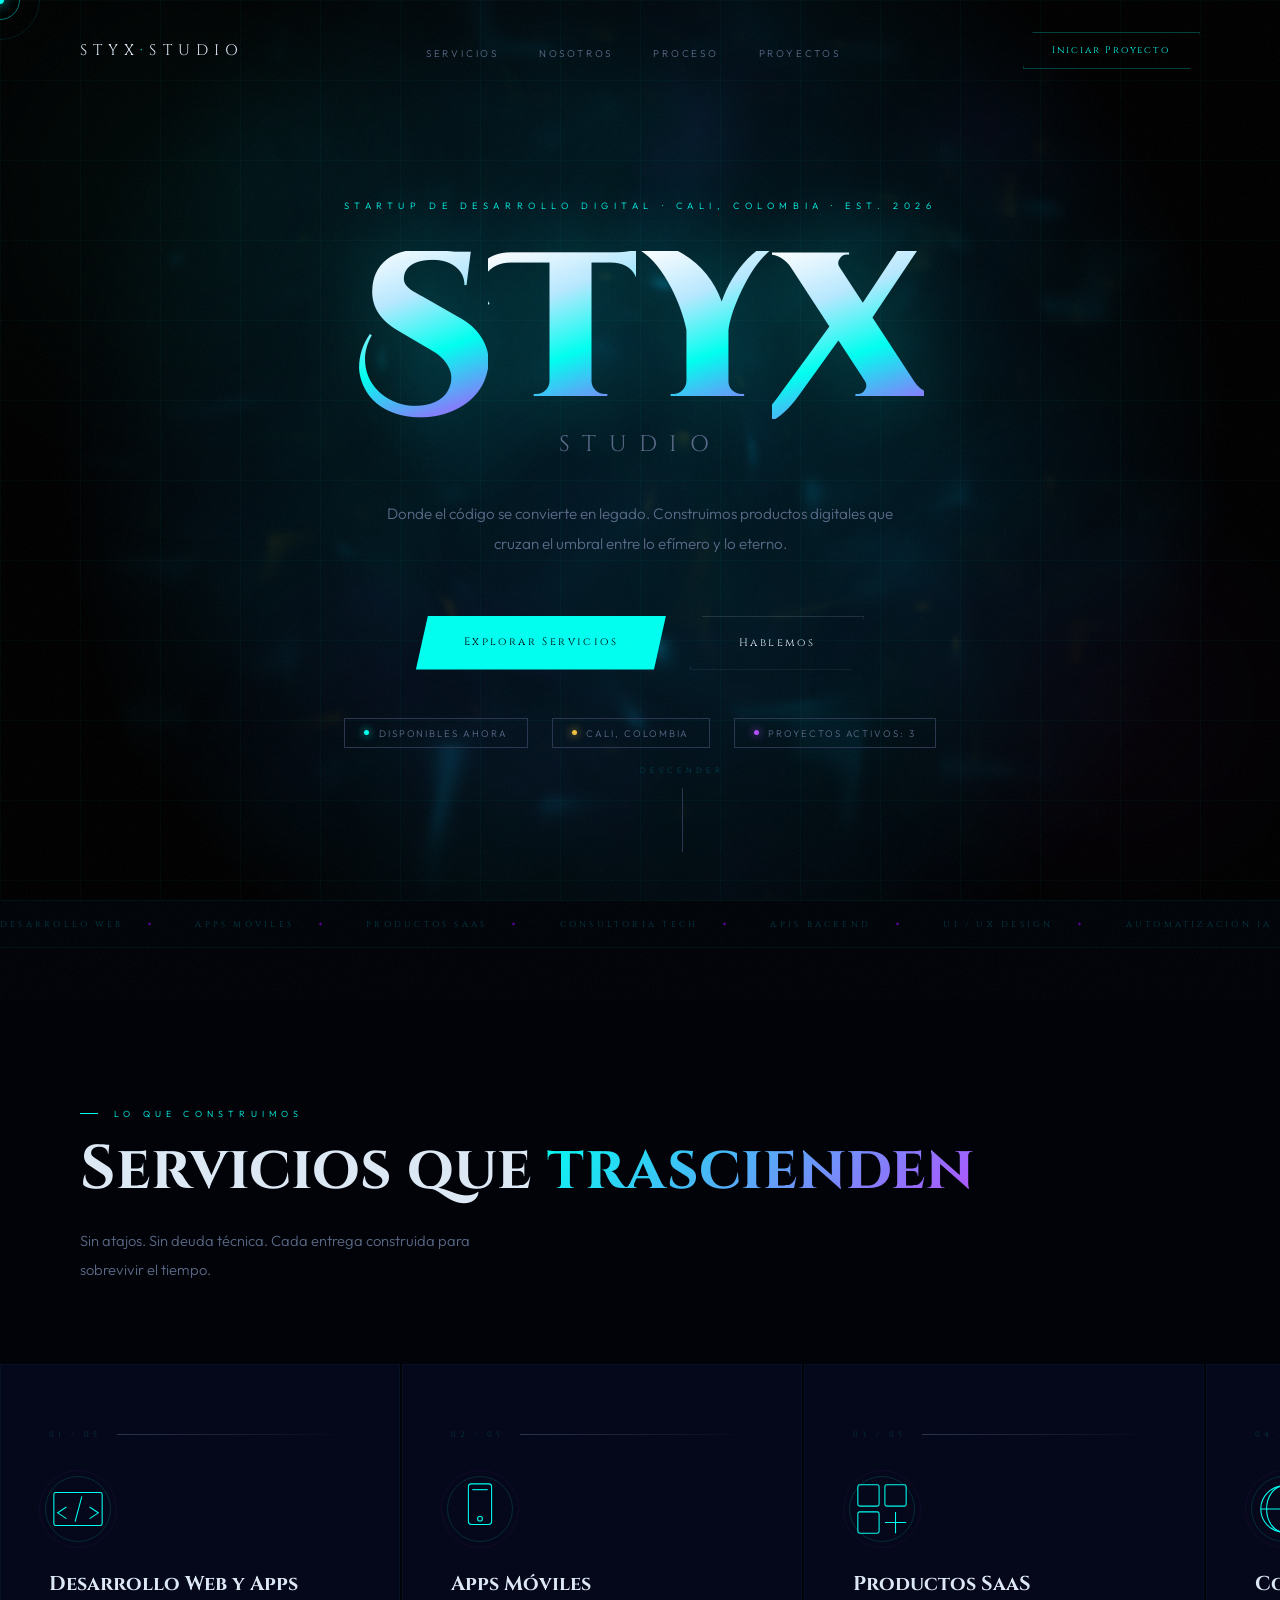
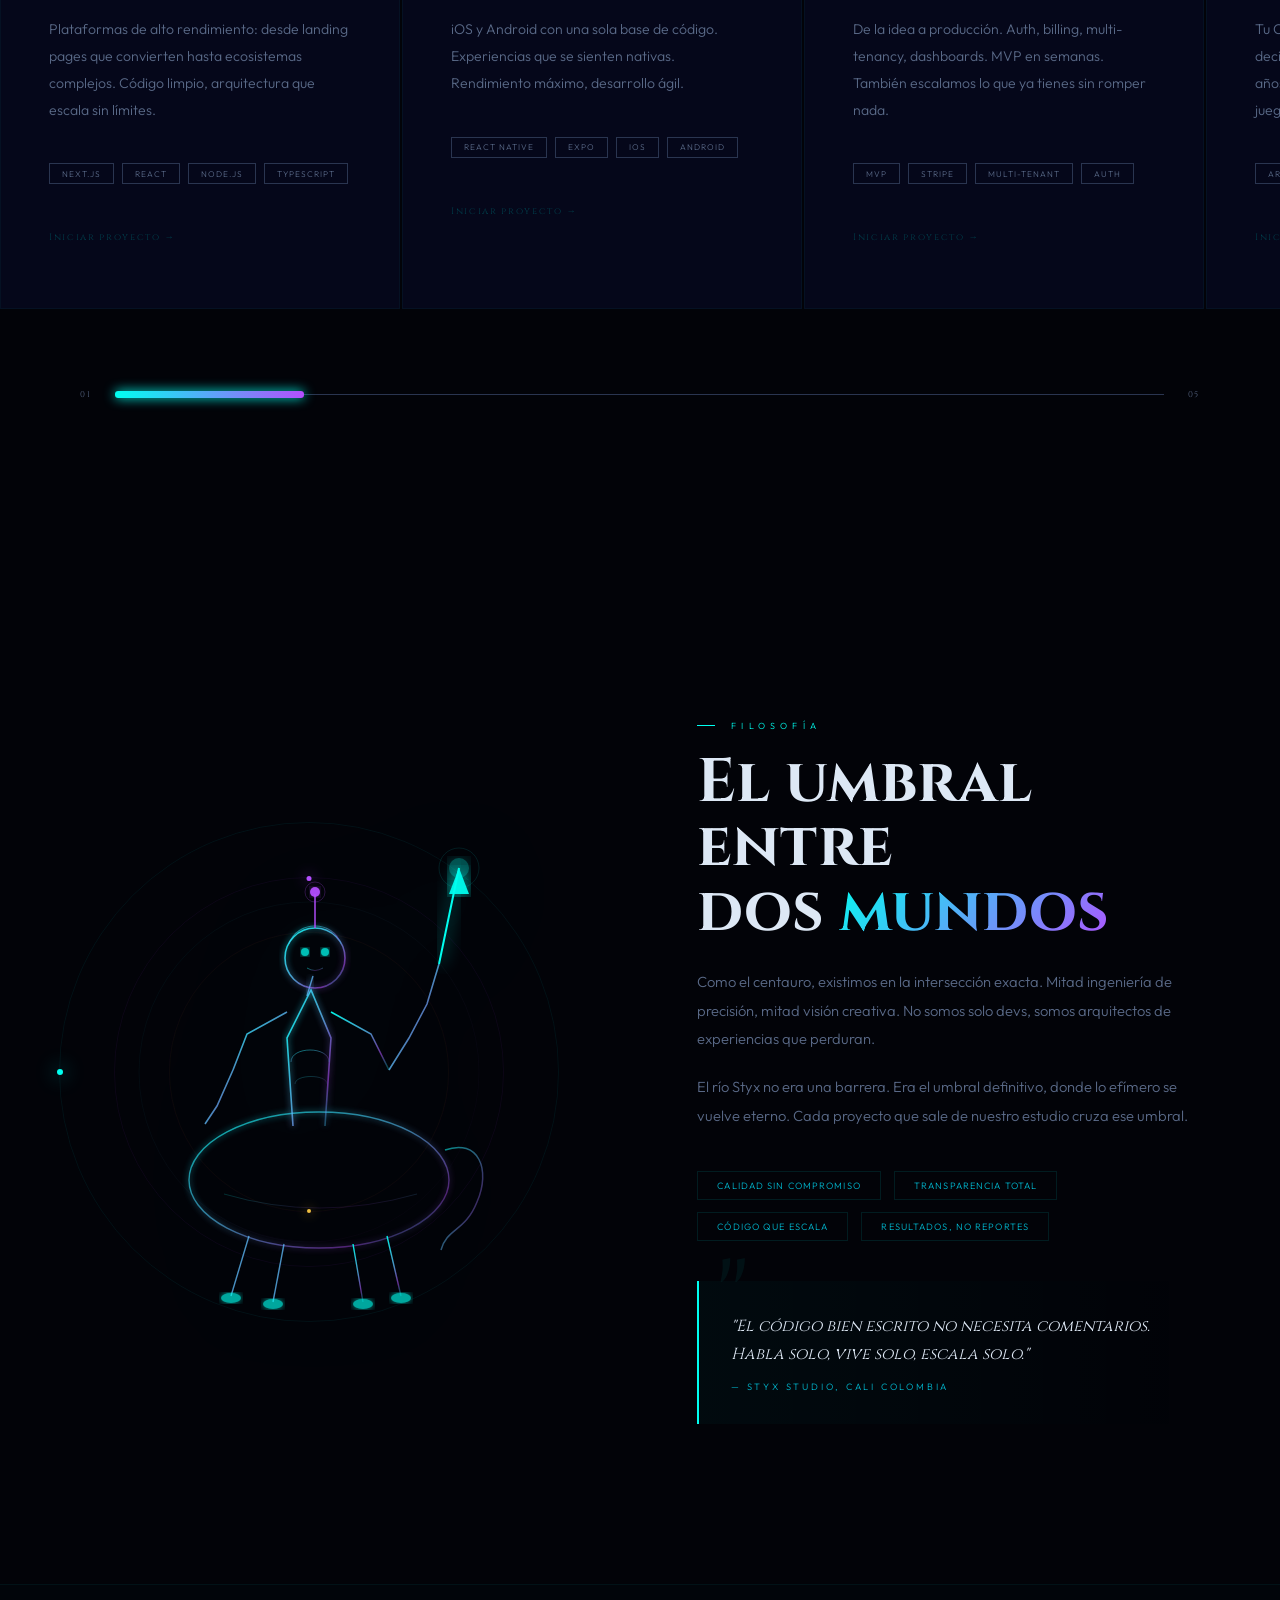
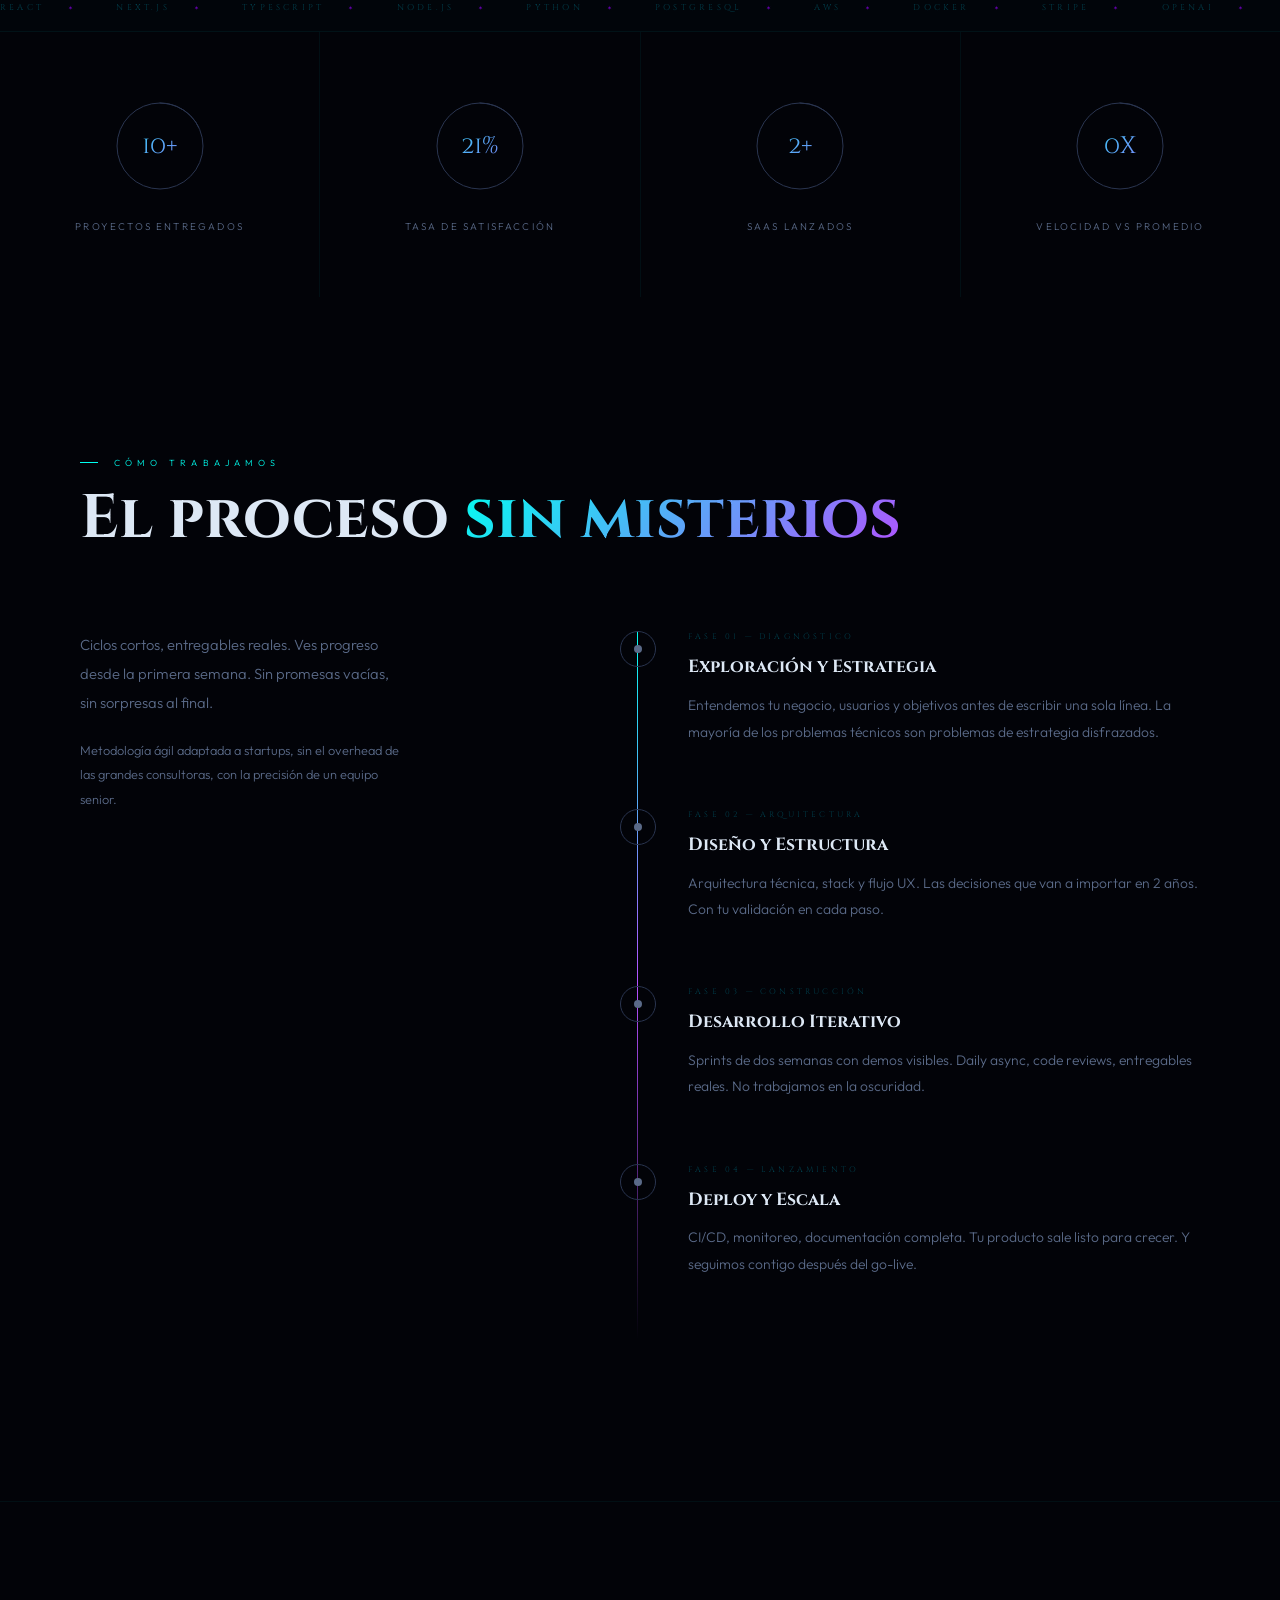
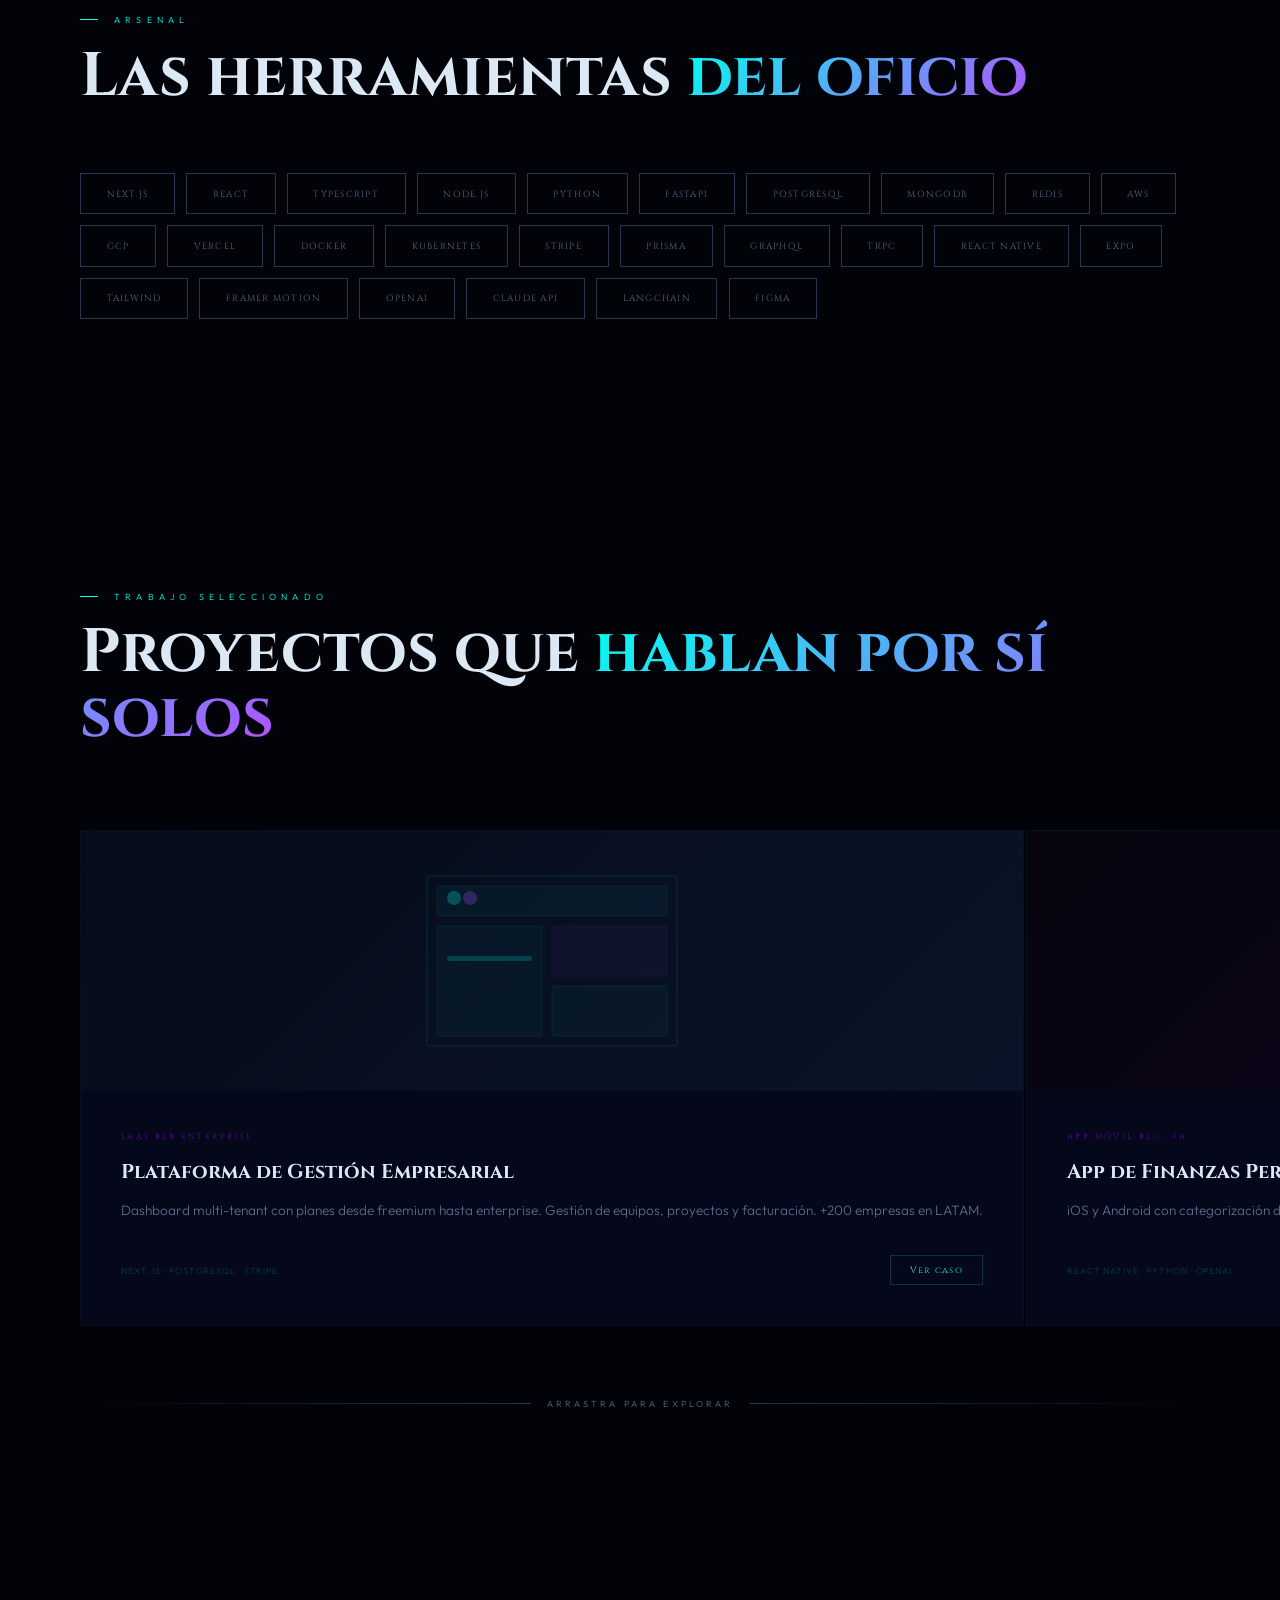
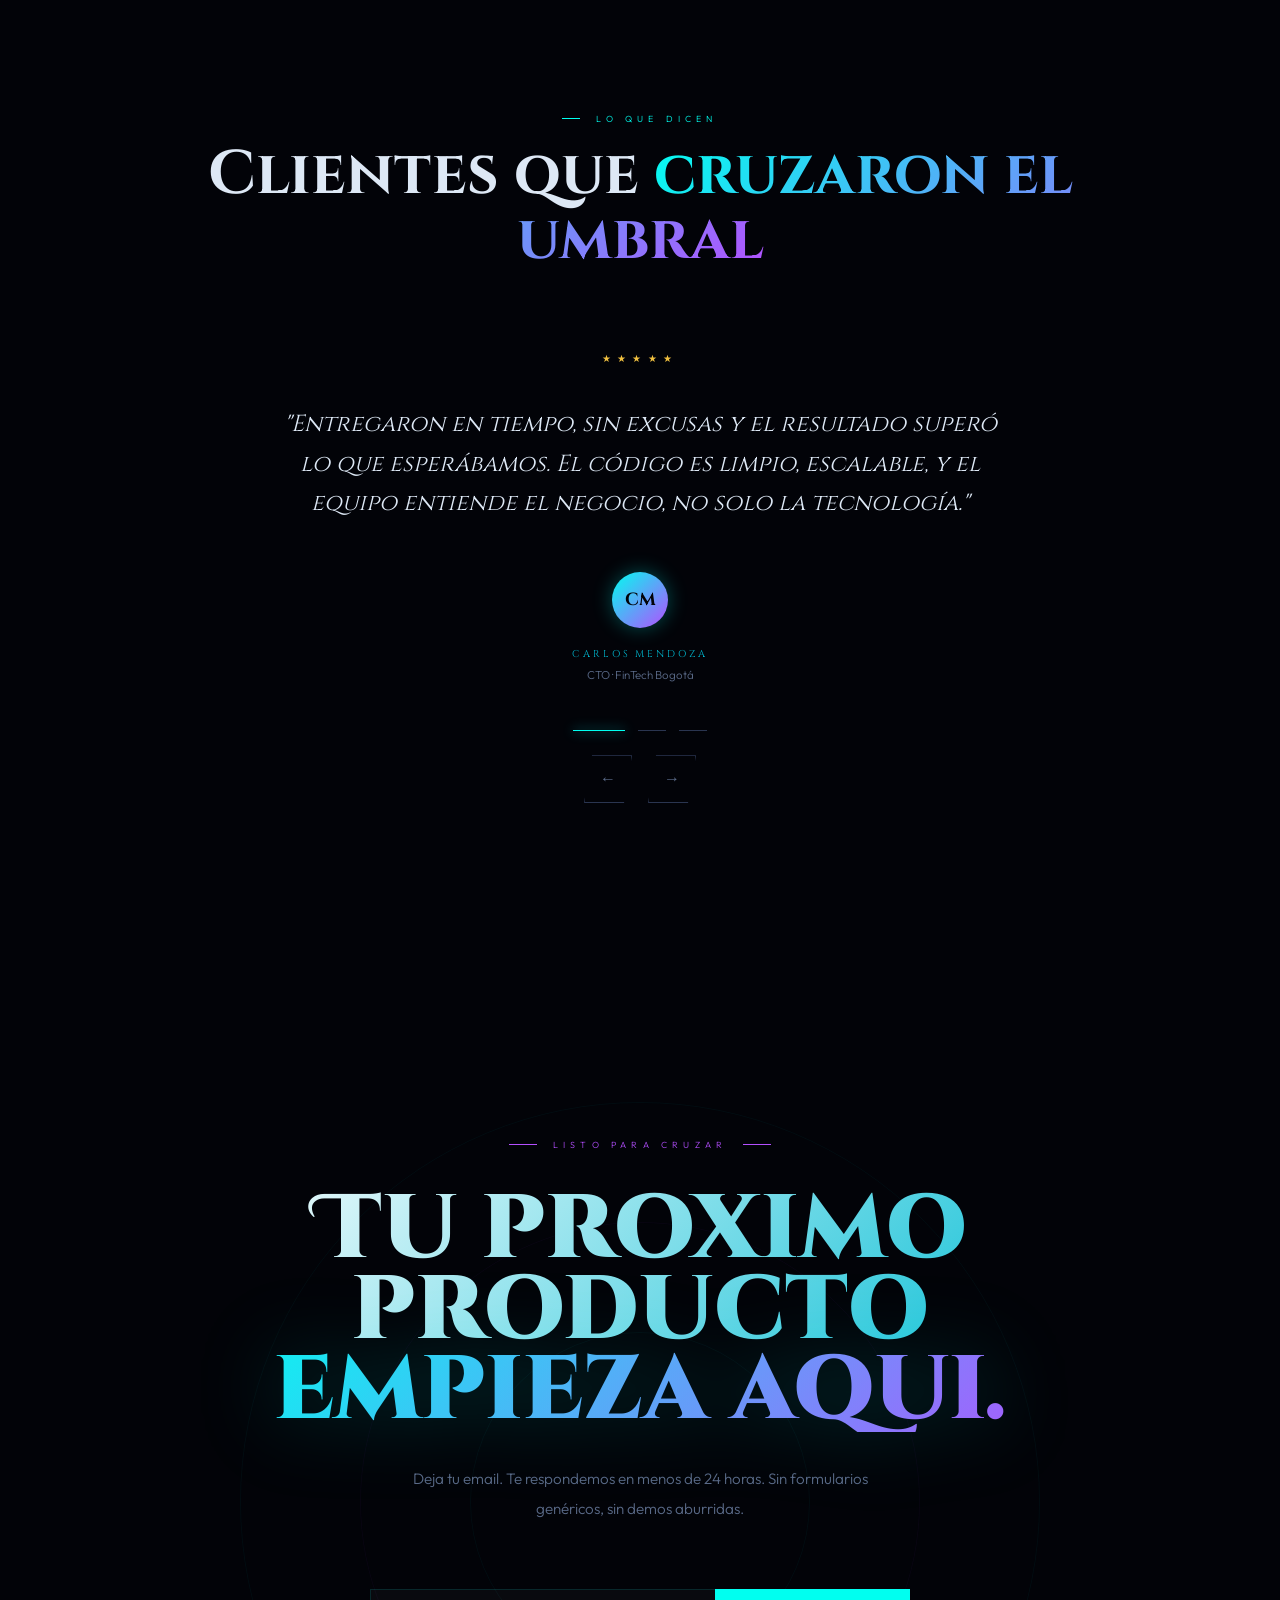
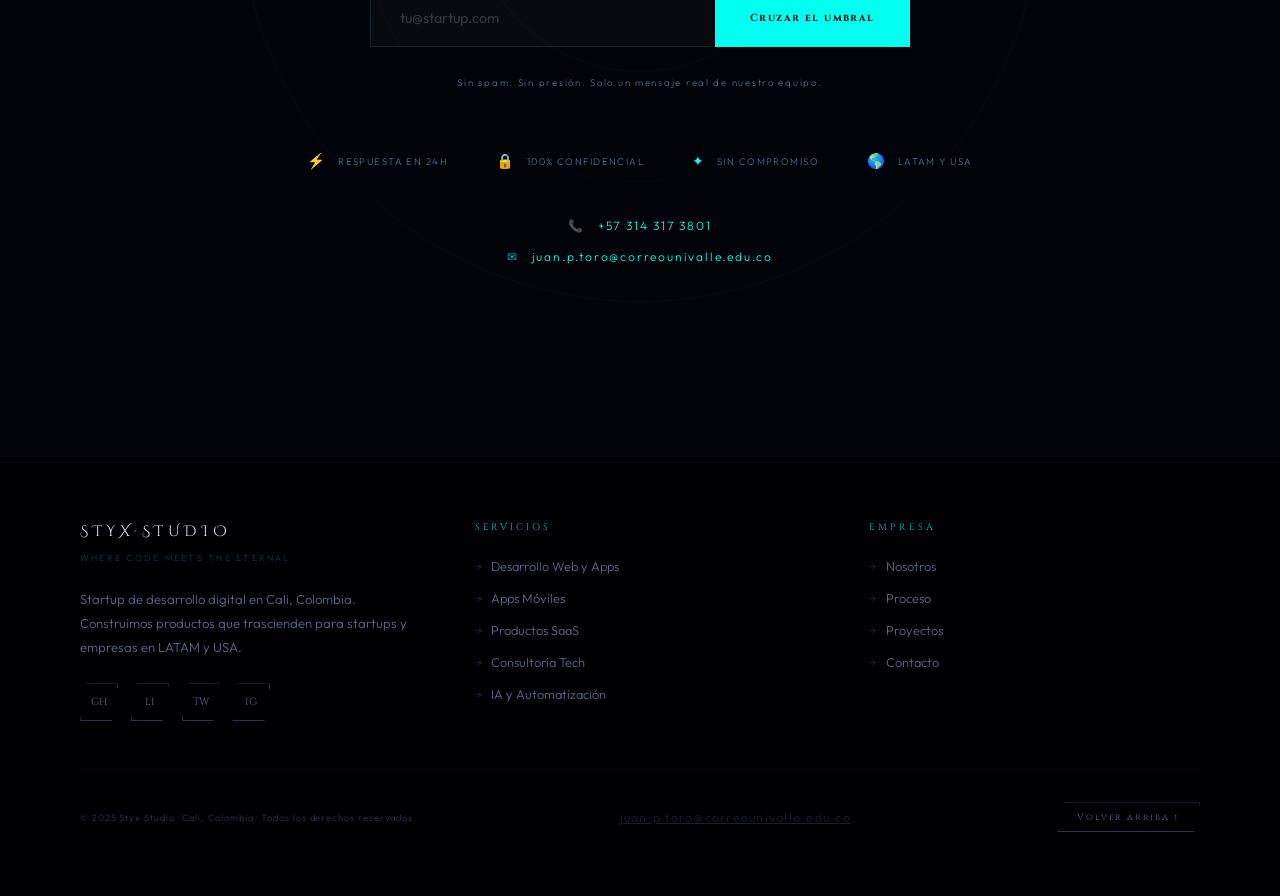
==== commit 29032714: "feat: agregar correo de contacto en CTA y footer" ====
--- a/index.html
+++ b/index.html
@@ -756,7 +756,10 @@
             <span>&#128222;</span>
             <a href="tel:+573143173801">+57 314 317 3801</a>
           </div>
-          <!-- El email se agrega cuando Juan Pablo lo proporcione -->
+          <div class="contact-item">
+            <span>&#9993;</span>
+            <a href="mailto:juan.p.toro@correounivalle.edu.co">juan.p.toro@correounivalle.edu.co</a>
+          </div>
         </div>
 
       </div>
@@ -810,6 +813,7 @@
 
     <div class="foot-bottom">
       <div class="fcopy">&copy; 2025 Styx Studio &middot; Cali, Colombia &middot; Todos los derechos reservados</div>
+      <a href="mailto:juan.p.toro@correounivalle.edu.co" class="fcopy" style="opacity:.6;font-size:.78rem">juan.p.toro@correounivalle.edu.co</a>
       <a href="#hero" class="fback">Volver arriba &#8593;</a>
     </div>
   </footer>
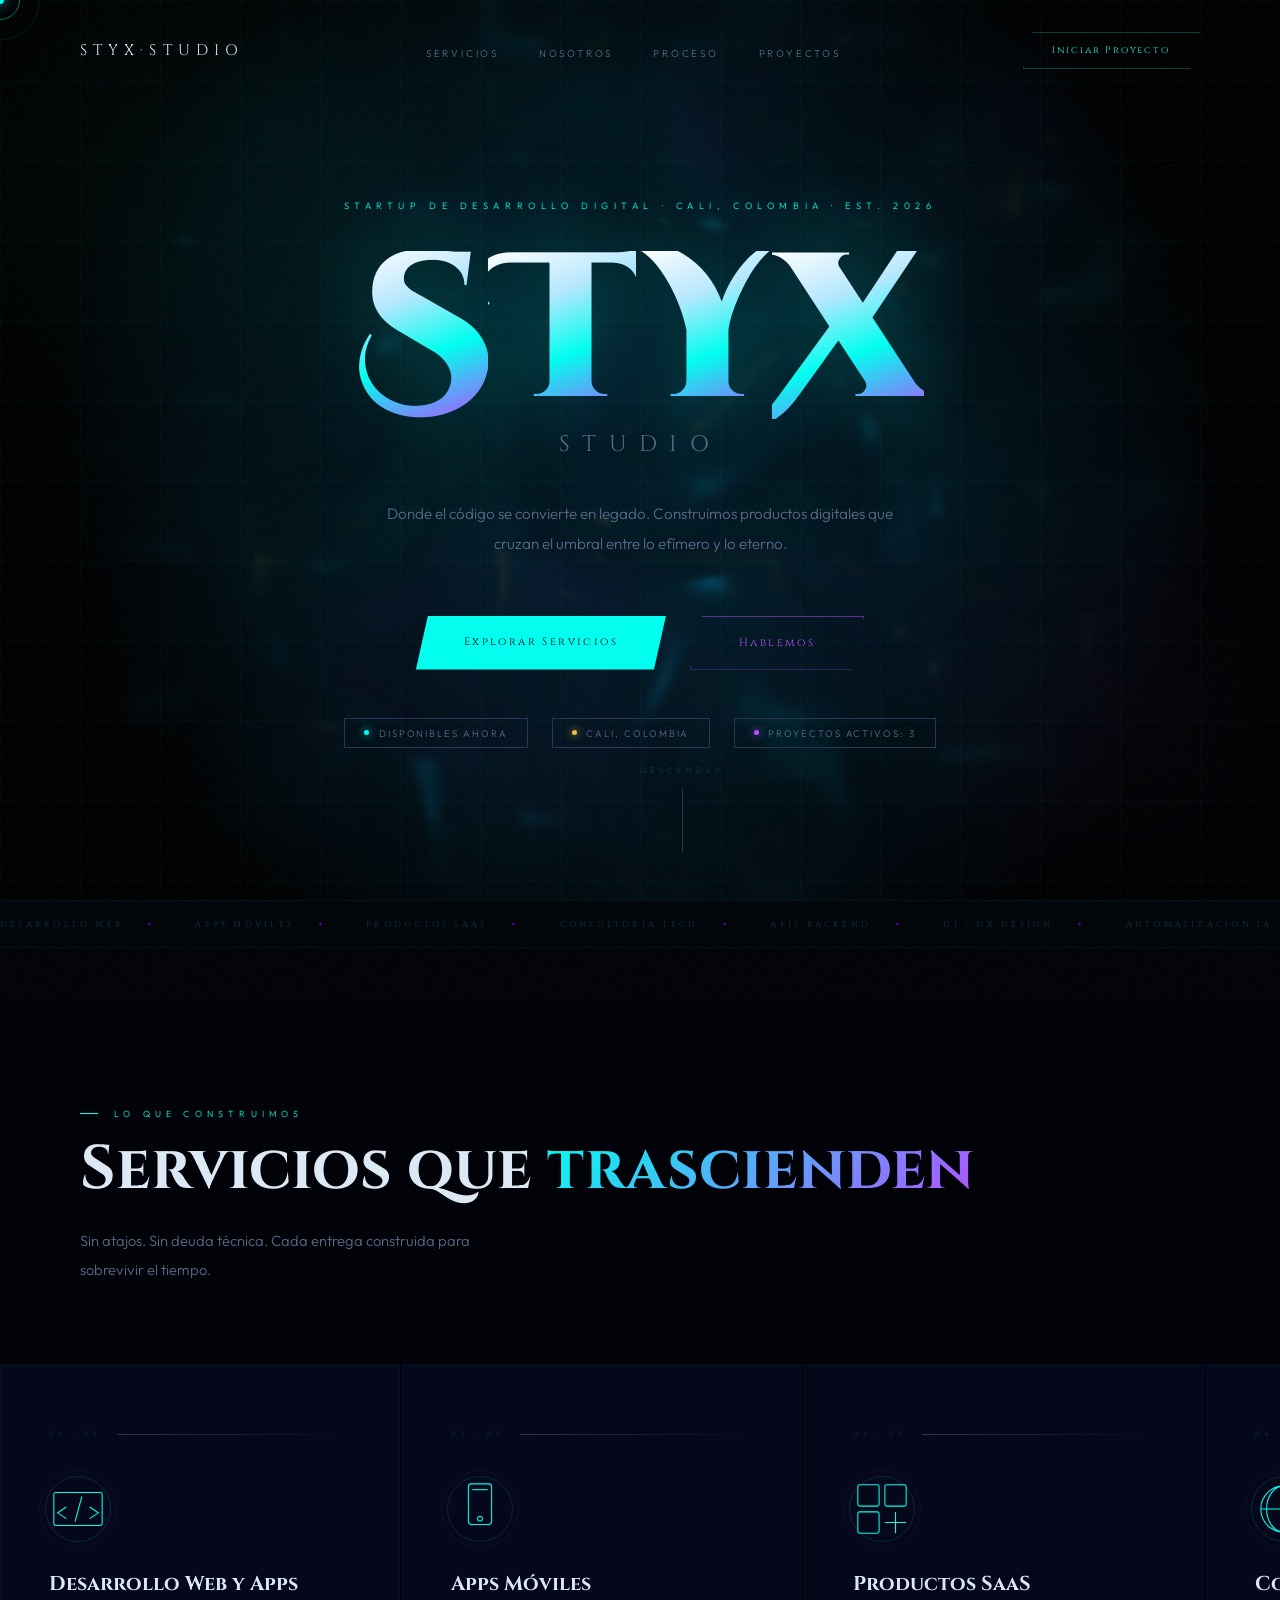
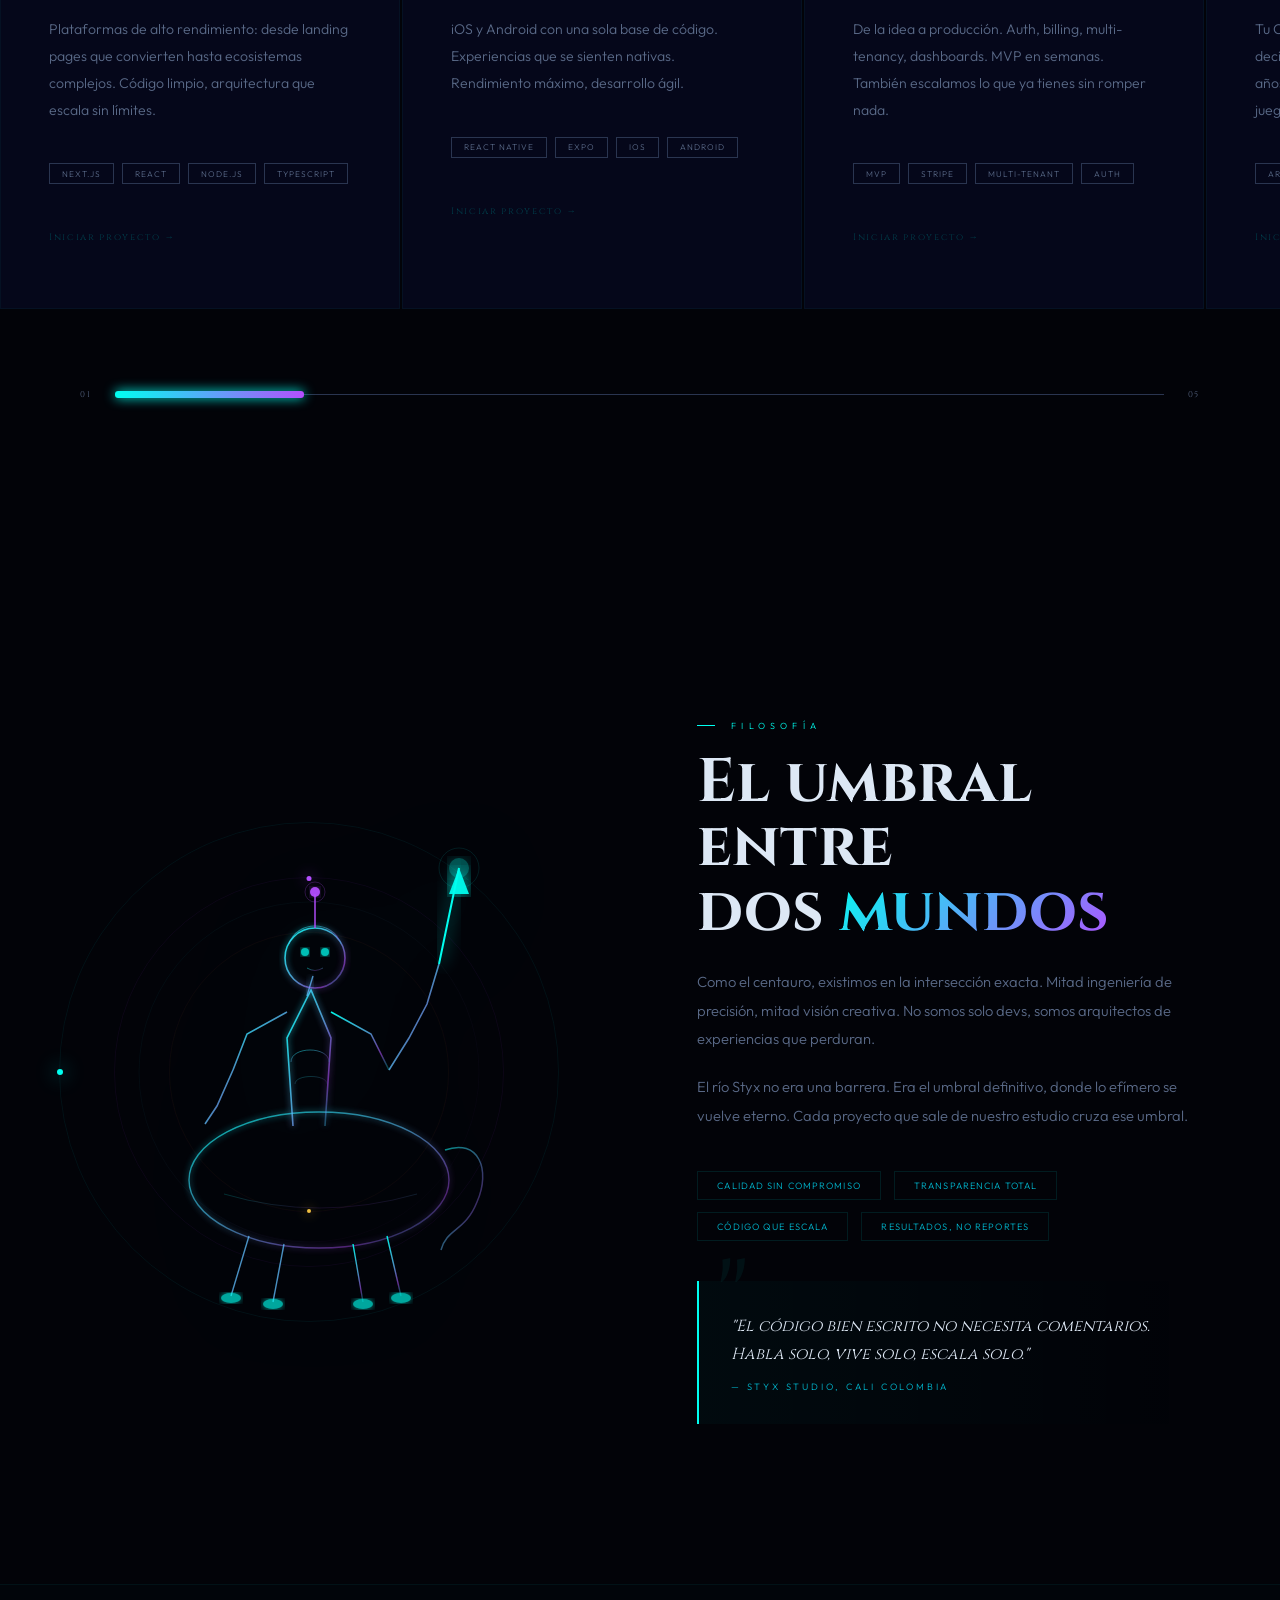
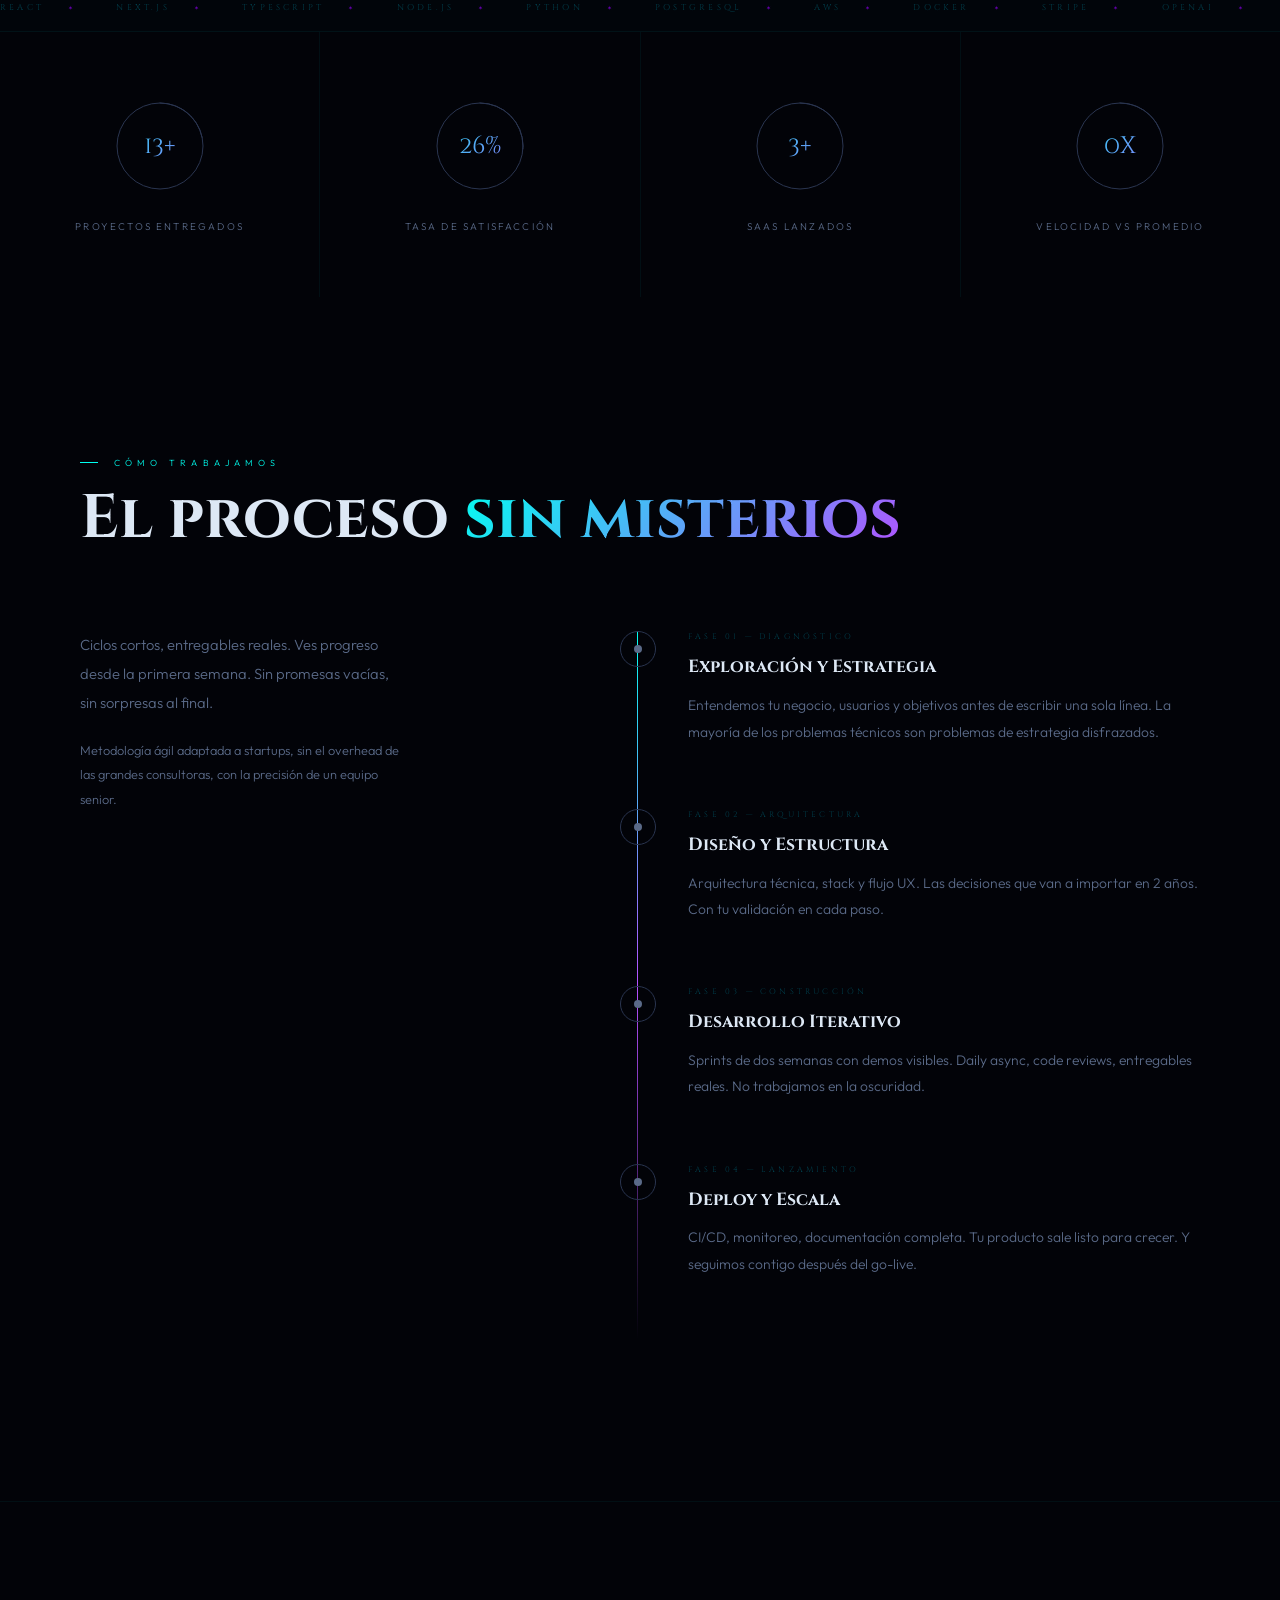
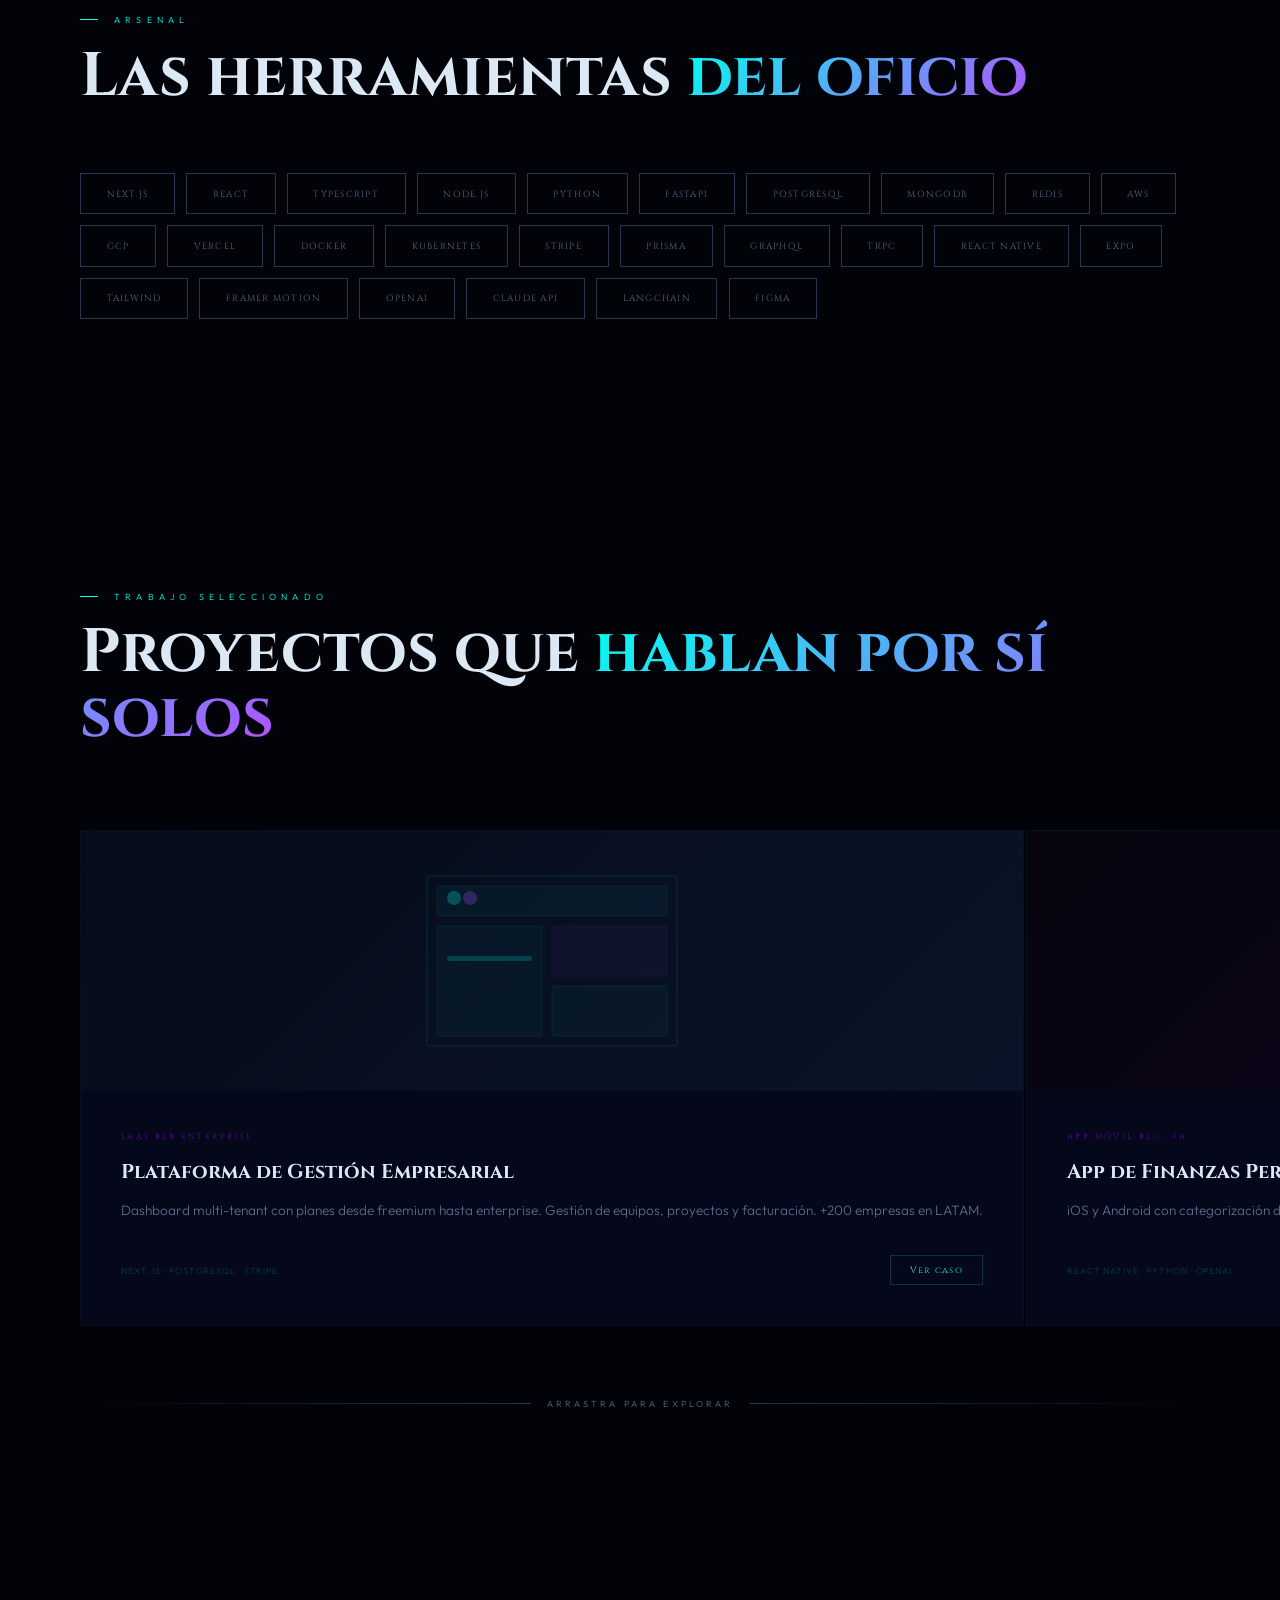
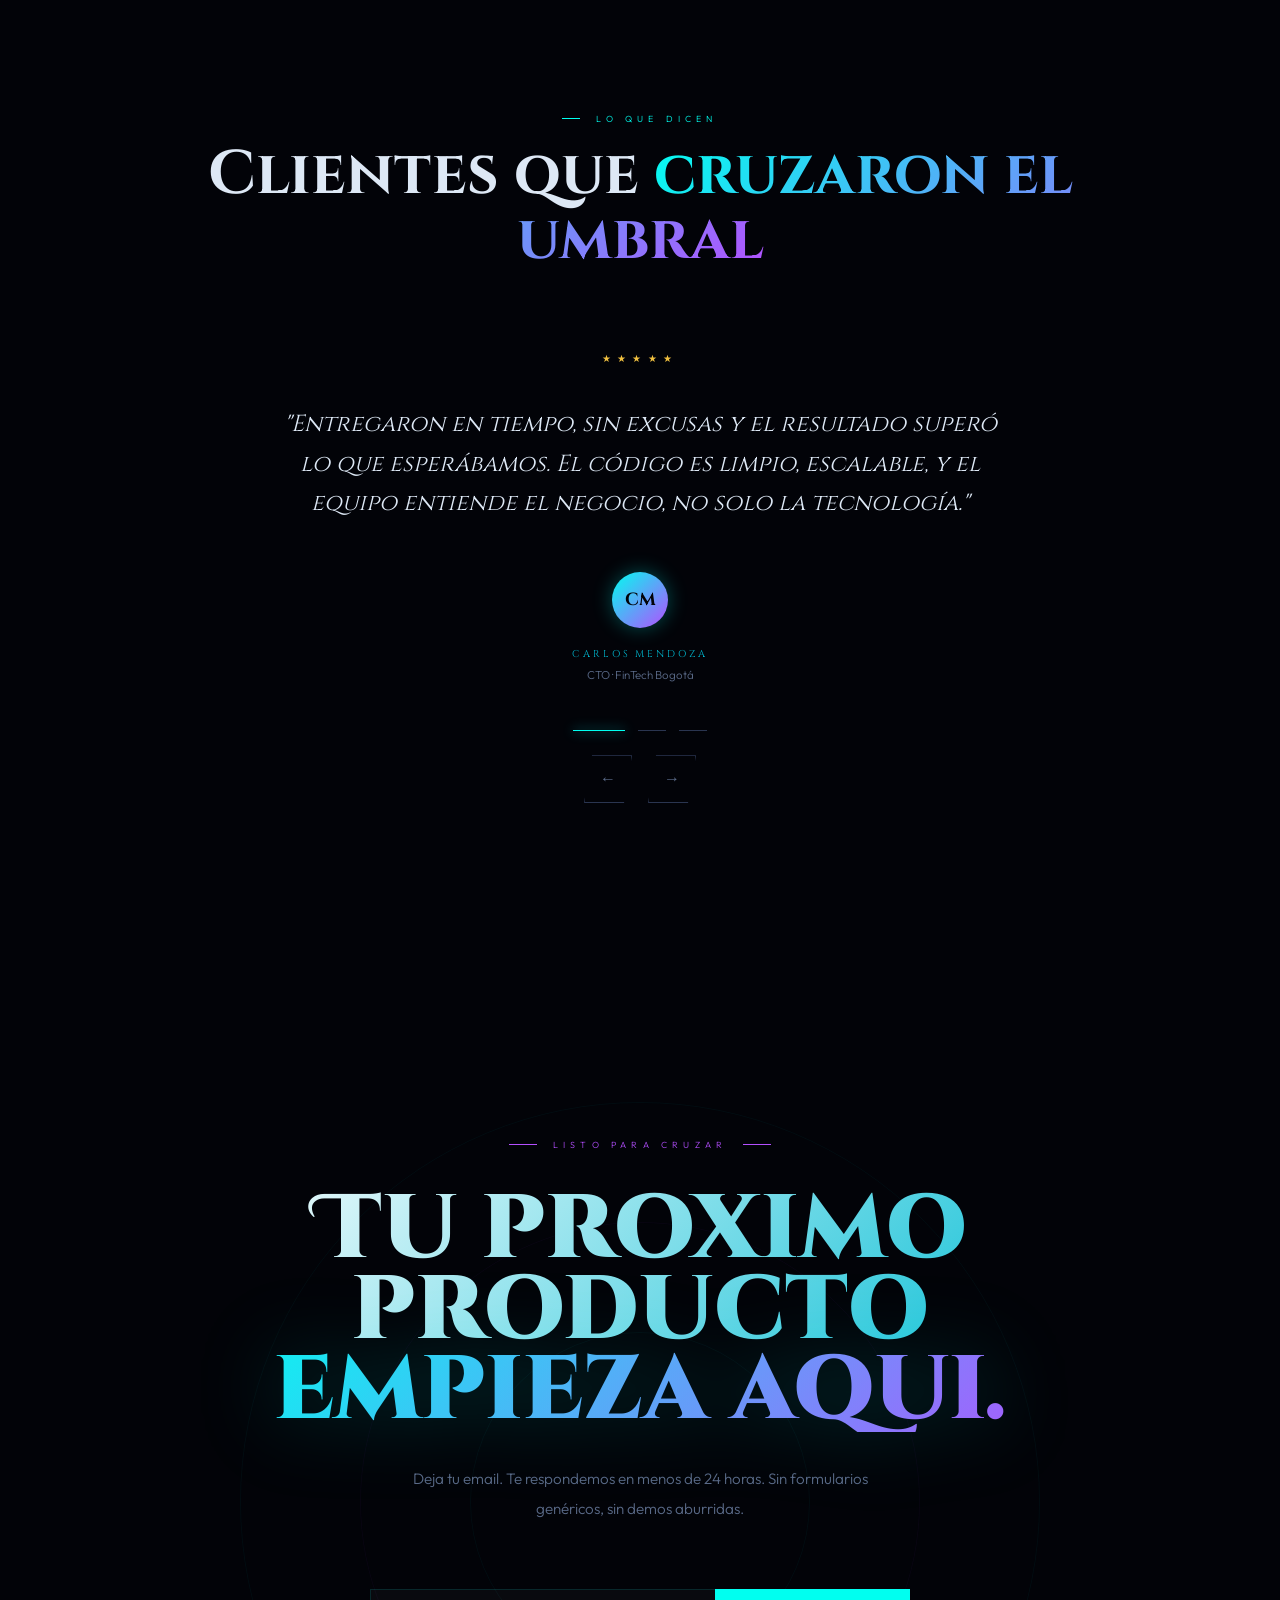
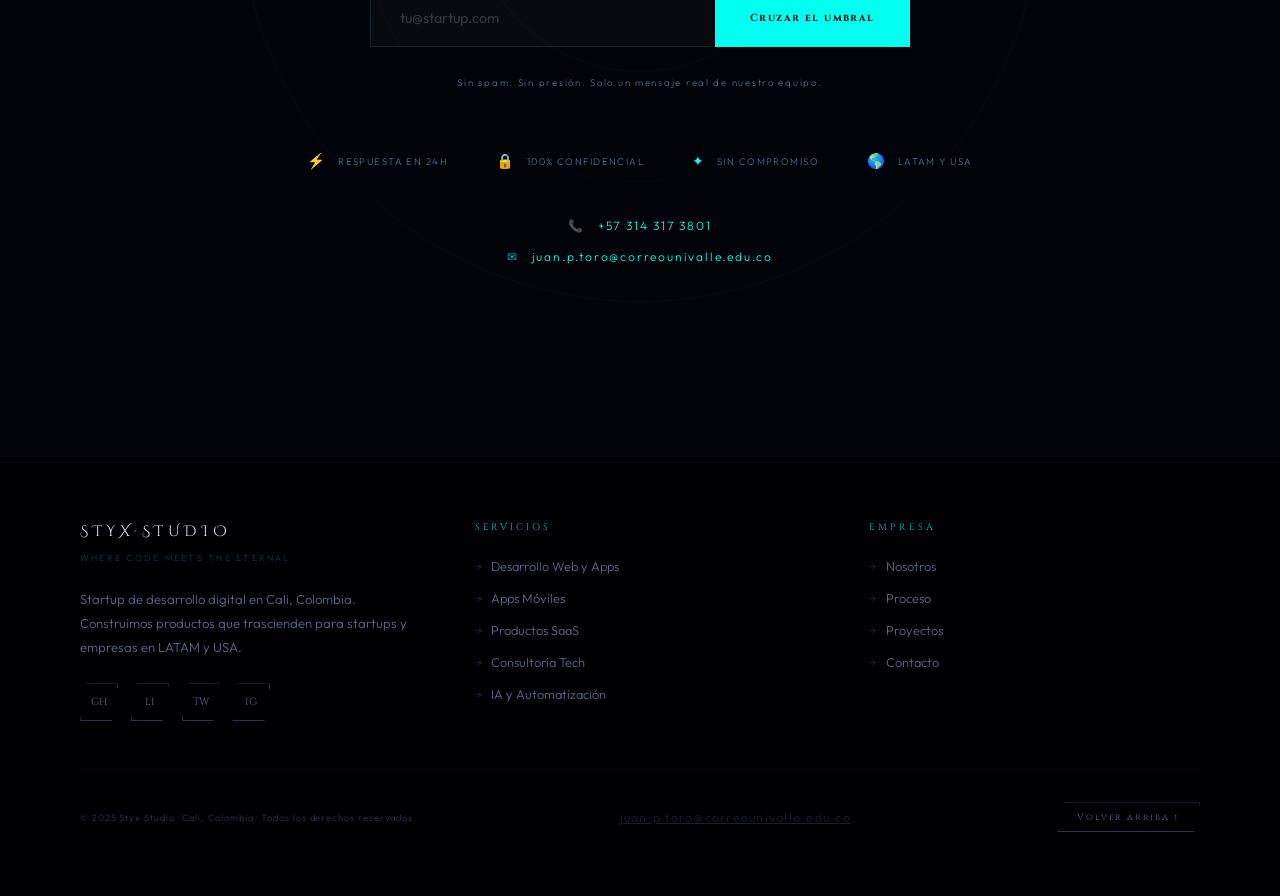
==== commit 7947e60f: "feat: botón Hablemos más visible + modal con teléfono y correo" ====
--- a/index.html
+++ b/index.html
@@ -86,7 +86,7 @@
 
     <div class="hbtns">
       <a href="#services" class="btn-p">Explorar Servicios</a>
-      <a href="#cta"      class="btn-s">Hablemos</a>
+      <a href="#" class="btn-s btn-hablemos" id="btnHablemos">Hablemos</a>
     </div>
 
     <div class="h-badges">
@@ -819,7 +819,46 @@
   </footer>
 
 
+  <!-- ── Modal Hablemos ── -->
+  <div id="modalHablemos" style="display:none;position:fixed;inset:0;z-index:9999;background:rgba(0,0,0,.75);backdrop-filter:blur(10px);align-items:center;justify-content:center;">
+    <div style="background:linear-gradient(135deg,#060d14,#0b0d1a);border:1px solid rgba(0,255,240,.2);max-width:420px;width:90%;padding:3rem 2.5rem;text-align:center;position:relative;box-shadow:0 0 60px rgba(0,255,240,.1)">
+      <button onclick="document.getElementById('modalHablemos').style.display='none'" style="position:absolute;top:1rem;right:1.2rem;background:none;border:none;color:rgba(255,255,255,.4);font-size:1.4rem;cursor:pointer;line-height:1">&times;</button>
+      <p style="font-family:'Cinzel',serif;font-size:.55rem;letter-spacing:.5em;color:var(--c);text-transform:uppercase;margin-bottom:1.5rem">Contacto directo</p>
+      <h3 style="font-family:'Cinzel Decorative',serif;font-size:1.4rem;color:#fff;margin-bottom:2.5rem;line-height:1.4">Hablemos de<br/>tu proyecto</h3>
+
+      <a href="tel:+573143173801" style="display:flex;align-items:center;justify-content:center;gap:1rem;background:rgba(0,255,240,.06);border:1px solid rgba(0,255,240,.25);padding:1.4rem 2rem;margin-bottom:1rem;text-decoration:none;transition:all .3s;color:#fff"
+         onmouseover="this.style.background='rgba(0,255,240,.12)'" onmouseout="this.style.background='rgba(0,255,240,.06)'">
+        <span style="font-size:1.6rem">&#128222;</span>
+        <div style="text-align:left">
+          <p style="font-size:.55rem;letter-spacing:.3em;color:var(--c);text-transform:uppercase;margin-bottom:.3rem">Llamar ahora</p>
+          <p style="font-size:1.25rem;font-family:'Cinzel',serif;letter-spacing:.08em">+57 314 317 3801</p>
+        </div>
+      </a>
+
+      <a href="mailto:juan.p.toro@correounivalle.edu.co" style="display:flex;align-items:center;justify-content:center;gap:1rem;background:rgba(180,79,255,.05);border:1px solid rgba(180,79,255,.2);padding:1.2rem 2rem;text-decoration:none;transition:all .3s;color:#fff"
+         onmouseover="this.style.background='rgba(180,79,255,.12)'" onmouseout="this.style.background='rgba(180,79,255,.05)'">
+        <span style="font-size:1.4rem">&#9993;</span>
+        <div style="text-align:left">
+          <p style="font-size:.55rem;letter-spacing:.3em;color:var(--v);text-transform:uppercase;margin-bottom:.3rem">Correo</p>
+          <p style="font-size:.85rem;font-family:'Cinzel',serif">juan.p.toro@correounivalle.edu.co</p>
+        </div>
+      </a>
+
+      <p style="margin-top:2rem;font-size:.6rem;letter-spacing:.2em;color:rgba(255,255,255,.25);text-transform:uppercase">Respondemos en menos de 24 horas</p>
+    </div>
+  </div>
+
   <!-- ── Scripts — orden importa ── -->
+  <script>
+    // Modal Hablemos
+    var m = document.getElementById('modalHablemos');
+    document.getElementById('btnHablemos').addEventListener('click', function(e){
+      e.preventDefault();
+      m.style.display = 'flex';
+    });
+    m.addEventListener('click', function(e){ if(e.target === m) m.style.display = 'none'; });
+    document.addEventListener('keydown', function(e){ if(e.key === 'Escape') m.style.display = 'none'; });
+  </script>
   <script src="js/webgl-bg.js"></script>
   <script src="js/cursor.js"></script>
   <script src="js/animations.js"></script>
--- a/css/hero.css
+++ b/css/hero.css
@@ -173,6 +173,19 @@
 }
 .btn-s:hover { border-color: var(--v); color: var(--v); box-shadow: var(--gv); transform: translateY(-4px); }
 
+/* Botón Hablemos — más visible */
+.btn-hablemos {
+  border-color: rgba(180,79,255,.5);
+  color: var(--v);
+  box-shadow: 0 0 18px rgba(180,79,255,.18), inset 0 0 18px rgba(180,79,255,.04);
+  animation: hablemosPulse 3s ease-in-out infinite;
+}
+@keyframes hablemosPulse {
+  0%, 100% { box-shadow: 0 0 18px rgba(180,79,255,.18), inset 0 0 18px rgba(180,79,255,.04); }
+  50%       { box-shadow: 0 0 32px rgba(180,79,255,.4),  inset 0 0 22px rgba(180,79,255,.08); }
+}
+.btn-hablemos:hover { border-color: var(--v); color: #fff; box-shadow: 0 0 40px rgba(180,79,255,.5); transform: translateY(-4px); }
+
 /* Badges de estado */
 .h-badges {
   display: flex;
